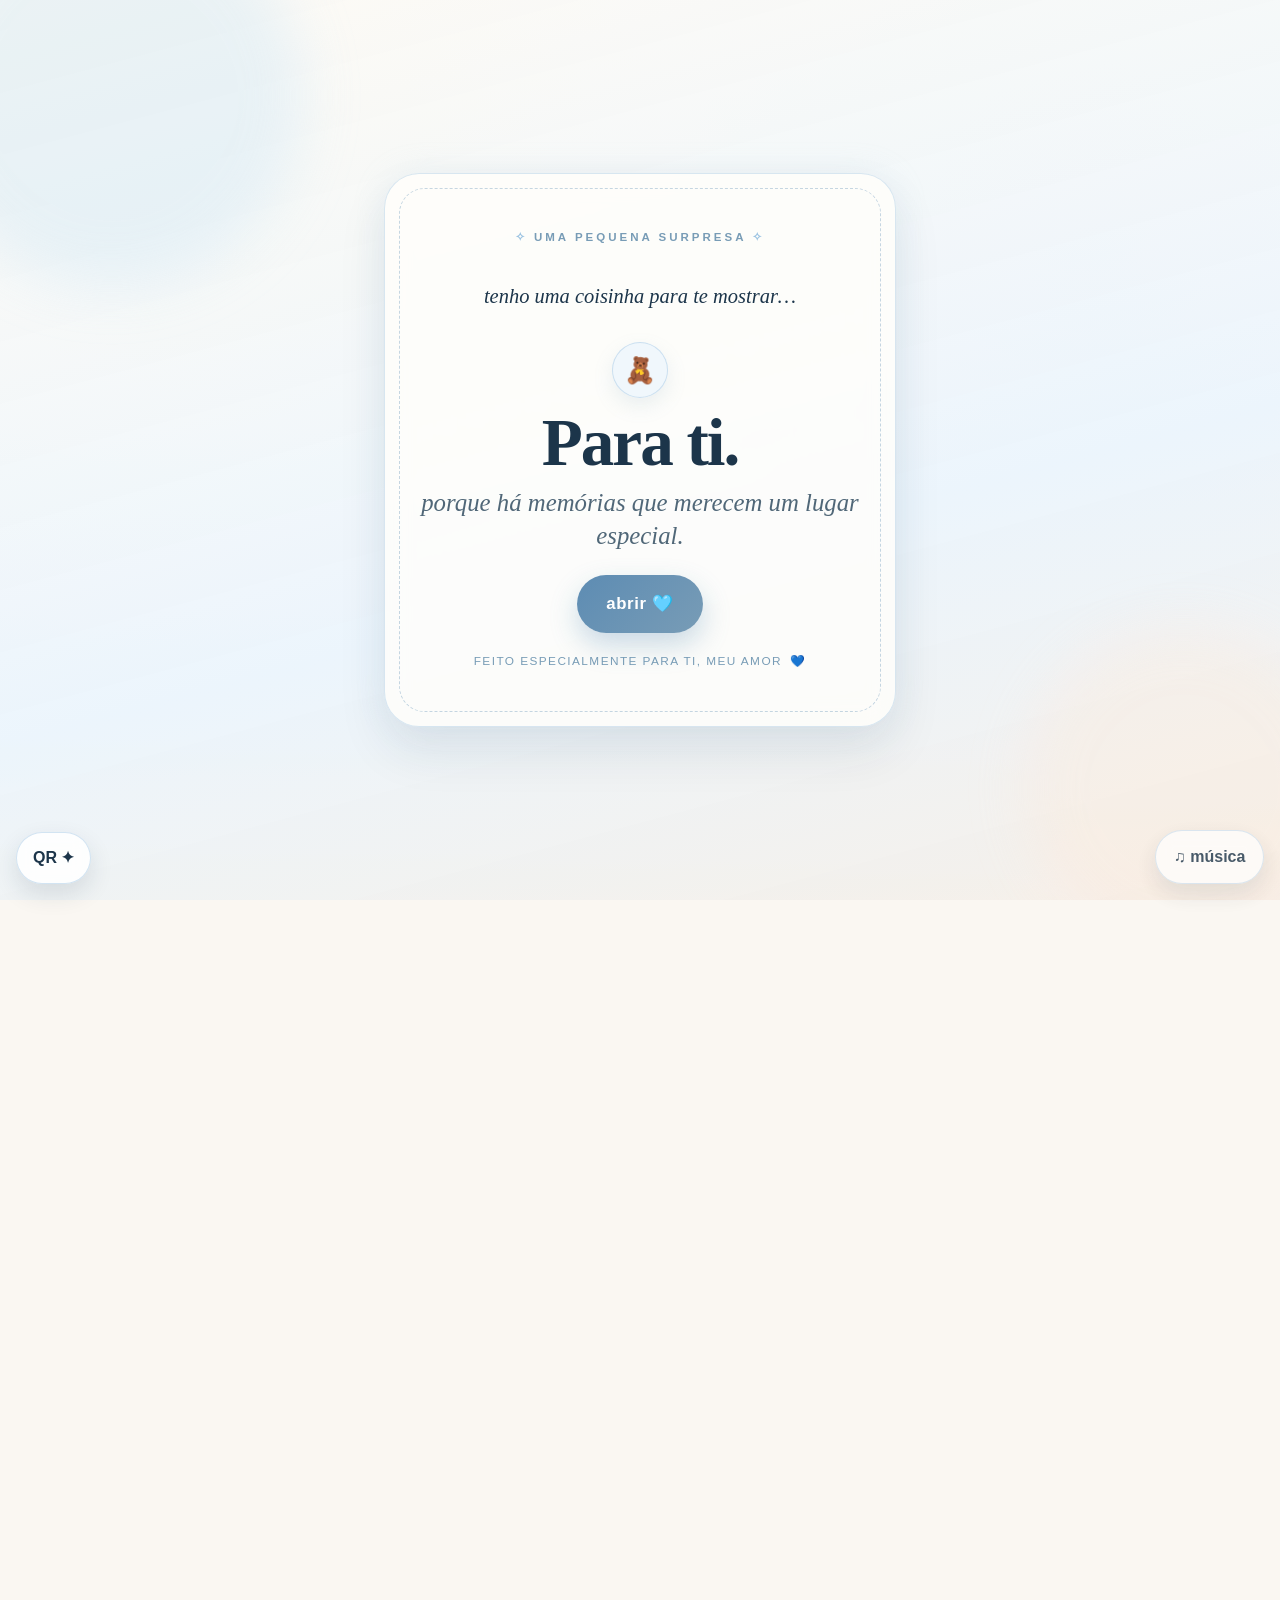
==== index.html @ bd418b05 "Add files via upload" ====
<!doctype html>
<html lang="pt-PT">
  <head>
    <meta charset="utf-8" />
    <meta name="viewport" content="width=device-width, initial-scale=1, viewport-fit=cover" />
    <meta name="theme-color" content="#faf7f2" />
    <title>1 mês contigo 💙</title>
    <link rel="stylesheet" href="style.css" />
  </head>
  <body>
    <div class="page-shell">
      <section class="hero" aria-label="Abertura do presente">
        <div class="hero-card">
          <p class="eyebrow">uma pequena surpresa</p>
          <div class="hero-lines" aria-live="polite">
            <div id="heroLineOne" class="hero-line">tenho uma coisinha para te mostrar…</div>
          </div>
          <div class="hero-bear" aria-label="ursinho de pelúcia">🧸</div>
          <h1 class="hero-title">Para ti.</h1>
          <div class="hero-subtitle">porque há memórias que merecem um lugar especial.</div>
          <button id="openGift" class="cta-button" type="button" aria-label="Abrir o presente">abrir 🩵</button>
          <div class="hero-note">feito especialmente para ti, meu amor <span class="heart-blue">💙</span></div>
        </div>
      </section>

      <main id="story" class="story" aria-live="polite">
        <section class="story-section intro">
          <div class="story-container">
            <p class="section-kicker">1 mês</p>
            <h2 class="intro-word reveal">1 mês.</h2>
            <div class="intro-copy reveal-line">
              <span class="reveal-line">Parece pouco quando dizemos assim.</span>
              <span class="reveal-line">Mas quando penso em tudo o que aconteceu neste mês,</span>
              <span class="reveal-line">parece que já cabem tantas memórias aqui.</span>
            </div>
          </div>
        </section>

        <section class="story-section photo-scene">
          <div class="story-container">
            <div class="story-scene-header">
              <div>
                <p class="section-kicker">memória</p>
              </div>
            </div>
            <div class="photo-frame photo-frame-large" data-parallax>
              <img src="assets/foto1.jpg" alt="Primeira fotografia nossa" loading="eager" />
            </div>
            <p class="photo-caption reveal-line">uma memória que quero guardar para sempre. 🩵</p>
          </div>
        </section>

        <section class="story-section photo-scene">
          <div class="story-container">
            <div class="story-scene-header">
              <div>
                <p class="section-kicker">entre nós</p>
              </div>
            </div>
            <div class="photo-frame photo-frame-tilted" data-parallax>
              <img src="assets/foto2.jpg" alt="Segunda fotografia nossa" loading="lazy" />
            </div>
            <div class="photo-note">[06/09/2026 / Quarteira / memória]</div>
            <p class="photo-caption reveal-line">e depois há estes momentos…</p>
          </div>
        </section>

        <section class="story-section photo-scene emotional" id="emotionalScene">
          <div class="story-container">
            <div class="photo-frame photo-frame-full" data-parallax>
              <img src="assets/foto3.jpg" alt="Terceira fotografia nossa" loading="lazy" />
              <div class="emotional-overlay">
                <p class="reveal-line">se pudesse voltar a um momento,<br />escolhia muitos dos nossos.</p>
              </div>
              <button id="secretButton" class="secret-button" type="button" aria-label="Detalhe secreto">✦</button>
            </div>
            <div id="secretNote" class="secret-note">ps: eu escolheria-te outra vez. 🩵</div>
          </div>
        </section>

        <section class="story-section timeline">
          <div class="story-container">
            <p class="section-kicker">a nossa história</p>
            <div id="timelineList" class="timeline-list" aria-label="Linha do tempo do primeiro mês"></div>
          </div>
        </section>

        <section class="story-section letter-section">
          <div class="letter-shell">
            <p class="section-kicker">uma carta para ti</p>
            <h2 class="letter-title">uma carta para ti</h2>
            <article class="letter" id="letterContent"></article>
          </div>
        </section>

        <section class="tomorrow-section reveal" id="tomorrowSection">
          <div class="tomorrow-content">
            <h2 class="tomorrow-word">amanhã…</h2>
            <p class="tomorrow-line">começa uma nova parte da nossa história.</p>
            <p class="tomorrow-line">e eu mal posso esperar para vivê-la contigo.</p>
            <p class="tomorrow-line">porque contigo, tudo parece mais bonito.</p>
          </div>
        </section>

        <section class="final-scene">
          <div class="story-container">
            <div class="final-photo-wrap">
              <img src="assets/foto1.jpg" alt="Fotografia final de memória" loading="lazy" />
            </div>
            <div class="final-copy">
              <h2 class="final-title">feliz 1 mês, meu amor. 💙</h2>
              <p>isto é só o começo.</p>
              <button id="finalHeart" class="final-heart" type="button" aria-label="Coração secreto">🩵</button>
              <div id="finalNote" class="secret-note">ok… esta era só para te lembrar:<br />que eu gosto muito mesmo de vc AMOR. 🩵</div>
            </div>
            <div class="final-tag">guarda este cantinho.<br />é nosso. ✦</div>
          </div>
        </section>
      </main>
    </div>

    <button id="qrButton" class="qr-button" type="button" aria-label="Mostrar código QR">QR ✦</button>

    <button id="musicToggle" class="music-button" type="button" aria-label="Controlar música de fundo">
      <span>♫ música</span>
      <span class="state-dot"></span>
    </button>

    <div id="qrModal" class="qr-modal" aria-hidden="true">
      <div class="qr-panel" role="dialog" aria-modal="true" aria-labelledby="qrTitle">
        <button id="closeQr" class="qr-close" type="button" aria-label="Fechar QR">×</button>
        <p id="qrTitle" class="qr-title">abre este presente por QR 🩵</p>
        <img id="qrImage" alt="Código QR para abrir o presente" />
        <p class="qr-url">http://localhost:8000</p>
      </div>
    </div>

    <audio id="ambientAudio" loop preload="none"></audio>

    <script src="script.js"></script>
  </body>
</html>
---- style.css ----
/* =========================================================
   PALETA ROMÂNTICA AZUL DELICADO (MAR + CÉU + CARTA + AMOR)
   70% Tons claros/neutros (Branco, Creme, Bege suave)
   20% Azul pastel, Azul céu, Azul bebé & Azul acinzetado
   10% Azul profundo para contrastes elegantes
   ========================================================= */

:root {
  /* 70% Neutros & Base */
  --bg-cream: #faf7f2;
  --bg-warm-cream: #f4eee6;
  --bg-soft-beige: #ebd8;
  --paper-white: rgba(255, 255, 255, 0.78);
  --paper-strong: rgba(255, 253, 249, 0.96);
  --paper-blue-tint: rgba(238, 246, 252, 0.65);
  
  /* Tipografia & Leitura (Azul Profundo Elegante) */
  --ink: #203444;
  --muted: #506778;
  --soft-text: #768f03;
  
  /* 20% Azuis Suaves & Românticos */
  --blue-baby: #e4f1f9;
  --blue-pastel: #cbe2f2;
  --blue-sky: #9dc4e2;
  --blue-greyish: #789cb6;
  --blue-soft-button: #5d8cb3;
  --blue-soft-button-hover: #4e7a9e;
  
  /* 10% Azul Profundo para detalhes e contraste */
  --blue-deep: #1c354a;
  --blue-deep-dark: #142738;
  
  /* Sunset & Sea subtle warm glow accents */
  --sunset-glow: rgba(255, 238, 222, 0.45);
  
  /* Linhas & Sombras azuladas subtis */
  --line-soft: rgba(120, 156, 182, 0.2);
  --line-hand-drawn: rgba(93, 140, 179, 0.35);
  --shadow-subtle: 0 18px 45px rgba(28, 53, 74, 0.07);
  --shadow-card: 0 24px 50px rgba(24, 48, 68, 0.09);
  --shadow-blue-glow: 0 8px 25px rgba(157, 196, 226, 0.35);
}

* {
  box-sizing: border-box;
}

html {
  scroll-behavior: smooth;
}

body {
  margin: 0;
  font-family: "Segoe UI", -apple-system, BlinkMacSystemFont, Roboto, "Helvetica Neue", sans-serif;
  background: var(--bg-cream);
  color: var(--ink);
  line-height: 1.65;
  overflow-x: hidden;
}

img {
  max-inline-size: 100%;
  display: block;
}

a {
  color: inherit;
  text-decoration: none;
}

button {
  font: inherit;
}

/* Fundo suave ambiente: Mar, Céu e Pôr-do-sol suave */
body::before {
  content: "";
  position: fixed;
  inset: 0;
  background-image:
    radial-gradient(circle at 15% 15%, rgba(255, 245, 235, 0.85) 0%, transparent 40%),
    radial-gradient(circle at 85% 25%, rgba(228, 241, 249, 0.7) 0%, transparent 45%),
    linear-gradient(180deg, #faf7f2 0%, #f2f7fc 40%, #e8f2f9 80%, #f5efe6 100%);
  pointer-events: none;
  z-index: 0;
}

.page-shell {
  position: relative;
  z-index: 1;
}

/* =========================================================
   HERO / ABERTURA
   ========================================================= */

.hero {
  position: relative;
  min-block-size: 100svh;
  display: flex;
  align-items: center;
  justify-content: center;
  padding: clamp(1.5rem, 2vw, 2rem);
  background: linear-gradient(165deg, rgba(253, 250, 245, 0.95) 0%, rgba(236, 245, 252, 0.9) 60%, rgba(245, 239, 232, 0.92) 100%);
  overflow: hidden;
}

/* Esferas luminosas em azul pastel e pôr-do-sol */
.hero::before,
.hero::after {
  content: "";
  position: absolute;
  border-radius: 50%;
  opacity: 0.6;
  filter: blur(28px);
  pointer-events: none;
}

.hero::before {
  inline-size: 24rem;
  block-size: 24rem;
  background: rgba(197, 226, 242, 0.55); /* azul pastel */
  inset-block-start: -6rem;
  inset-inline-start: -5rem;
}

.hero::after {
  inline-size: 20rem;
  block-size: 20rem;
  background: rgba(255, 232, 214, 0.5); /* brilho suave pôr-do-sol */
  inset-inline-end: -4rem;
  inset-block-end: -3rem;
}

.hero-card {
  position: relative;
  z-index: 1;
  inline-size: min(92vw, 32rem);
  padding: clamp(2.2rem, 5vw, 3.4rem) clamp(1.2rem, 4vw, 2.2rem);
  border-radius: 2.2rem;
  background: rgba(255, 254, 251, 0.82);
  border: 1px solid rgba(157, 196, 226, 0.4);
  box-shadow: var(--shadow-card), 0 0 30px rgba(203, 226, 242, 0.25);
  backdrop-filter: blur(12px);
  text-align: center;
  overflow: hidden;
}

/* Moldura interna delicada em linha azul desenhada */
.hero-card::before {
  content: "";
  position: absolute;
  inset: 14px;
  border: 1px dashed var(--line-hand-drawn);
  border-radius: 1.6rem;
  pointer-events: none;
}

.eyebrow,
.section-kicker {
  margin: 0;
  font-size: 0.72rem;
  letter-spacing: 0.26em;
  text-transform: uppercase;
  color: var(--blue-greyish);
  font-weight: 600;
}

.eyebrow::before,
.eyebrow::after,
.section-kicker::before,
.section-kicker::after {
  content: " ✧ ";
  color: var(--blue-sky);
}

.hero-title,
.intro-word,
.tomorrow-word,
.final-title,
.letter-title,
.timeline-item .title {
  font-family: "Georgia", "Times New Roman", serif;
  font-weight: 600;
  letter-spacing: -0.03em;
}

.hero-title {
  margin: 0.8rem 0 0;
  font-size: clamp(3rem, 12vw, 4.2rem);
  line-height: 0.95;
  color: var(--blue-deep);
}

.hero-subtitle {
  margin-block-start: 0.7rem;
  font-family: "Georgia", "Times New Roman", serif;
  font-size: clamp(1.15rem, 4vw, 1.55rem);
  line-height: 1.35;
  color: var(--muted);
  font-style: italic;
}

.hero-bear {
  display: inline-grid;
  place-items: center;
  inline-size: 3.5rem;
  block-size: 3.5rem;
  margin: 0.8rem auto 0;
  border-radius: 50%;
  background: rgba(238, 246, 252, 0.85);
  border: 1px solid rgba(157, 196, 226, 0.45);
  font-size: 1.6rem;
  box-shadow: 0 8px 20px rgba(120, 156, 182, 0.15);
}

.hero-lines {
  position: relative;
  min-block-size: 4rem;
  margin-block-start: 1.1rem;
}

.hero-line {
  position: absolute;
  inset: 0;
  display: grid;
  place-items: center;
  font-size: clamp(1.05rem, 3vw, 1.28rem);
  color: var(--blue-deep);
  opacity: 0;
  transform: translateY(16px);
  transition: opacity 0.8s ease, transform 0.8s ease;
  font-family: "Georgia", serif;
  font-style: italic;
}

.hero-line.is-visible {
  opacity: 1;
  transform: translateY(0);
}

.cta-button,
.music-button,
.secret-button,
.final-heart {
  border: none;
  border-radius: 999px;
  cursor: pointer;
  transition: transform 0.28s cubic-bezier(0.34, 1.56, 0.64, 1), box-shadow 0.28s ease, background-color 0.28s ease;
}

/* Botão principal em Azul Suave Romântico com brilho subtil */
.cta-button {
  position: relative;
  margin-block-start: 1.4rem;
  padding: 0.95rem 1.8rem;
  background: linear-gradient(135deg, var(--blue-soft-button) 0%, var(--blue-greyish) 100%);
  color: #ffffff;
  font-weight: 600;
  font-size: 1.05rem;
  box-shadow: 0 12px 28px rgba(93, 140, 179, 0.32);
  letter-spacing: 0.04em;
  opacity: 0;
  transform: translateY(10px);
}

.cta-button.is-visible {
  opacity: 1;
  transform: translateY(0);
}

.cta-button:hover,
.music-button:hover,
.secret-button:hover,
.final-heart:hover {
  transform: translateY(-2px) scale(1.02);
  box-shadow: 0 16px 32px rgba(93, 140, 179, 0.4);
}

.cta-button:active,
.music-button:active,
.secret-button:active,
.final-heart:active {
  transform: translateY(0) scale(0.98);
}

.hero-note {
  margin-block-start: 1.2rem;
  font-size: 0.74rem;
  letter-spacing: 0.12em;
  text-transform: uppercase;
  color: var(--blue-greyish);
  font-weight: 500;
}

.hero-note .heart-blue {
  color: #5d8cb3;
  display: inline-block;
  margin-inline-start: 0.2rem;
}

/* =========================================================
   HISTÓRIA / CONTEÚDO
   ========================================================= */

.story {
  opacity: 0;
  pointer-events: none;
  transition: opacity 0.8s ease, transform 0.8s ease;
  transform: translateY(26px);
}

body.story-open .story {
  opacity: 1;
  pointer-events: auto;
  transform: none;
}

.story-section {
  padding: clamp(3.8rem, 9vw, 6.5rem) 1rem;
}

.story-container {
  inline-size: min(100%, 62rem);
  margin: 0 auto;
}

.intro {
  text-align: center;
  padding-block-start: 2rem;
}

.intro-word {
  margin-block-start: 0.6rem;
  font-size: clamp(2.5rem, 10vw, 4.8rem);
  line-height: 0.95;
  color: var(--blue-deep);
}

.intro-copy {
  inline-size: min(100%, 38rem);
  margin: 1.2rem auto 0;
  color: var(--muted);
  font-size: clamp(1.08rem, 2vw, 1.22rem);
}

.intro-copy .reveal-line {
  display: block;
  margin-block-start: 0.5rem;
}

/* =========================================================
   FOTOGRAFIAS & MOLDURAS COM TOQUE AZUL PASTEL
   ========================================================= */

.photo-scene {
  padding-block-start: 1rem;
  padding-block-end: 1rem;
}

.photo-frame {
  position: relative;
  inline-size: min(100%, 42rem);
  margin: 0 auto;
  border-radius: 1.8rem;
  overflow: hidden;
  background: var(--blue-baby);
  border: 1px solid rgba(157, 196, 226, 0.45);
  box-shadow: 0 20px 50px rgba(28, 53, 74, 0.1), var(--shadow-blue-glow);
  --tilt: 0deg;
  --parallax-shift: 0px;
  transform: translateY(var(--parallax-shift)) rotate(var(--tilt)) scale(1.02);
  transition: transform 0.35s ease, box-shadow 0.35s ease;
}

.photo-frame img {
  inline-size: 100%;
  block-size: clamp(24rem, 62vw, 38rem);
  object-fit: cover;
  display: block;
  filter: saturate(1.04) contrast(1.03);
}

.photo-frame-large {
  inline-size: min(100%, 52rem);
}

/* Moldura Tilted estilo Polaróide / Carta */
.photo-frame-tilted {
  inline-size: min(88vw, 29rem);
  margin-inline-start: 0;
  --tilt: -2deg;
  border-radius: 1rem;
  background: #ffffff;
  padding: 0.8rem 0.8rem 2.8rem 0.8rem;
  box-shadow: 0 18px 40px rgba(28, 53, 74, 0.11);
}

.photo-frame-tilted::before {
  content: "";
  position: absolute;
  inset: 0.7rem;
  border: 1px dashed rgba(120, 156, 182, 0.3);
  pointer-events: none;
}

.photo-frame-tilted img {
  block-size: clamp(22rem, 64vw, 29rem);
  border-radius: 0.5rem;
}

.photo-caption,
.photo-note {
  margin: 1.1rem auto 0;
  max-inline-size: 35rem;
  text-align: center;
  font-size: 0.98rem;
  color: var(--muted);
}

.photo-note {
  font-size: 0.78rem;
  letter-spacing: 0.14em;
  text-transform: uppercase;
  color: var(--blue-greyish);
  font-weight: 500;
}

.photo-scene.emotional {
  position: relative;
  padding-block-start: 0.8rem;
}

.photo-frame-full {
  inline-size: min(100%, 60rem);
  border-radius: 1.8rem;
  box-shadow: 0 28px 65px rgba(20, 40, 58, 0.18);
}

.photo-frame-full::after {
  content: "";
  position: absolute;
  inset: 0;
  background: linear-gradient(180deg, rgba(20, 39, 56, 0.15) 0%, rgba(20, 39, 56, 0.32) 60%, rgba(15, 29, 42, 0.45) 100%);
}

.photo-frame-full img {
  block-size: min(78svh, 46rem);
}

.emotional-overlay {
  position: absolute;
  inset: 0;
  display: grid;
  place-items: center;
  pointer-events: none;
  z-index: 2;
}

.emotional-overlay p {
  inline-size: min(90%, 32rem);
  margin: 0;
  text-align: center;
  color: #f8fcff;
  font-family: "Georgia", "Times New Roman", serif;
  font-size: clamp(1.4rem, 4vw, 2.3rem);
  line-height: 1.3;
  text-shadow: 0 10px 28px rgba(12, 25, 38, 0.6);
  opacity: 0;
  transform: translateY(16px);
  transition: opacity 1.2s ease, transform 1.2s ease;
}

.emotional.is-visible .emotional-overlay p {
  opacity: 1;
  transform: translateY(0);
}

/* =========================================================
   LINHA DO TEMPO (TIMELINE) EM AZUL PASTEL
   ========================================================= */

.timeline {
  padding-block-start: 2rem;
  padding-block-end: 0.5rem;
}

.timeline-list {
  position: relative;
  inline-size: min(100%, 38rem);
  margin: 2.2rem auto 0;
  padding-inline-start: 1.5rem;
}

/* Linha vertical em degradé azul pastel */
.timeline-list::before {
  content: "";
  position: absolute;
  inset-inline-start: 0.35rem;
  inset-block-start: 0;
  inset-block-end: 0;
  inline-size: 2px;
  background: linear-gradient(180deg, rgba(157, 196, 226, 0.15), rgba(93, 140, 179, 0.6), rgba(157, 196, 226, 0.15));
}

.timeline-item {
  position: relative;
  margin-block-end: 1.8rem;
  padding: 1.2rem 1.4rem;
  border-radius: 1.2rem;
  background: rgba(255, 254, 251, 0.7);
  border: 1px solid rgba(197, 226, 242, 0.45);
  box-shadow: 0 10px 25px rgba(28, 53, 74, 0.04);
  opacity: 0;
  transform: translateY(26px);
  transition: opacity 0.8s ease, transform 0.8s ease;
}

.timeline-item::before {
  content: "🩵";
  position: absolute;
  inset-inline-start: -1.75rem;
  inset-block-start: 1.1rem;
  font-size: 0.85rem;
  line-height: 1;
  filter: drop-shadow(0 2px 4px rgba(93, 140, 179, 0.3));
}

.timeline-item.is-visible {
  opacity: 1;
  transform: translateY(0);
}

.timeline-item .date {
  display: inline-block;
  margin-block-end: 0.25rem;
  font-size: 0.72rem;
  letter-spacing: 0.18em;
  text-transform: uppercase;
  color: var(--blue-greyish);
  font-weight: 600;
}

.timeline-item .title {
  margin: 0;
  font-size: clamp(1.35rem, 4vw, 1.85rem);
  line-height: 1.1;
  color: var(--blue-deep);
}

.timeline-item .text {
  margin: 0.5rem 0 0;
  color: var(--muted);
  font-size: 1rem;
}

/* =========================================================
   CARTA ROMÂNTICA (PAPEL DE CARTA COM DETALHES AZUL PASTEL)
   ========================================================= */

.letter-section {
  padding-block-start: 2rem;
  padding-block-end: 1rem;
}

.letter-shell {
  inline-size: min(100%, 48rem);
  margin: 0 auto;
  padding: clamp(1.2rem, 3vw, 2.2rem);
  border-radius: 1.8rem;
  background: linear-gradient(140deg, rgba(255, 254, 252, 0.88) 0%, rgba(242, 248, 253, 0.95) 100%);
  border: 1px solid rgba(157, 196, 226, 0.4);
  box-shadow: var(--shadow-card), 0 0 35px rgba(212, 230, 241, 0.3);
  position: relative;
}

/* Moldura interna em marca de água azul pastel */
.letter-shell::before {
  content: "";
  position: absolute;
  inset: 0.9rem;
  border: 1px dashed rgba(120, 156, 182, 0.28);
  border-radius: 1.3rem;
  pointer-events: none;
}

.letter-title {
  margin-block-start: 0.6rem;
  font-size: clamp(2rem, 7vw, 3rem);
  line-height: 1;
  color: var(--blue-deep);
  text-align: center;
}

.letter {
  position: relative;
  z-index: 1;
  padding: clamp(1.2rem, 4vw, 2.2rem);
  background-image: 
    linear-gradient(rgba(255,255,255,0.2), rgba(255,255,255,0.2)),
    repeating-linear-gradient(
      0deg,
      rgba(157, 196, 226, 0.08),
      rgba(157, 196, 226, 0.08) 1px,
      transparent 1px,
      transparent 7px
    );
}

.letter p {
  margin: 0 0 1.1rem;
  font-family: "Georgia", "Times New Roman", serif;
  font-size: clamp(1.08rem, 3vw, 1.28rem);
  line-height: 1.85;
  color: #1e3242;
}

.letter .signature {
  margin-block-start: 1.8rem;
  text-align: end;
  font-style: italic;
  color: var(--blue-deep);
  font-weight: 600;
  white-space: pre-line;
}

/* =========================================================
   SECÇÃO AMANHÃ... (CÉU NOTURNO SOBRE O MAR)
   ========================================================= */

.tomorrow-section {
  position: relative;
  min-block-size: 88svh;
  display: grid;
  place-items: center;
  background: 
    radial-gradient(circle at 50% 20%, rgba(157, 196, 226, 0.22) 0%, transparent 45%),
    radial-gradient(circle at 80% 80%, rgba(255, 238, 222, 0.12) 0%, transparent 40%),
    linear-gradient(180deg, #182b3c 0%, #12202e 50%, #0d1722 100%);
  color: #f2f8fc;
  padding: 1.5rem 1rem;
  overflow: hidden;
}

.tomorrow-section::before,
.tomorrow-section::after {
  content: "";
  position: absolute;
  border-radius: 50%;
  pointer-events: none;
  filter: blur(25px);
}

.tomorrow-section::before {
  inline-size: 18rem;
  block-size: 18rem;
  background: rgba(157, 196, 226, 0.2);
  inset-block-start: -4rem;
  inset-inline-end: -3rem;
}

.tomorrow-section::after {
  inline-size: 20rem;
  block-size: 20rem;
  background: rgba(120, 156, 182, 0.15);
  inset-block-end: -5rem;
  inset-inline-start: -3rem;
}

.tomorrow-content {
  position: relative;
  z-index: 1;
  text-align: center;
  inline-size: min(100%, 42rem);
}

.tomorrow-word {
  margin: 0;
  font-size: clamp(3.8rem, 13vw, 7.5rem);
  line-height: 0.88;
  letter-spacing: -0.05em;
  color: #eaf4fc;
  text-shadow: 0 10px 30px rgba(13, 23, 34, 0.5);
}

.tomorrow-line {
  margin: 0.6rem 0 0;
  opacity: 0;
  transform: translateY(16px);
  transition: opacity 1s ease, transform 1s ease;
  font-family: "Georgia", "Times New Roman", serif;
  font-size: clamp(1.1rem, 2.8vw, 1.7rem);
  line-height: 1.5;
  color: rgba(234, 244, 252, 0.92);
}

.tomorrow-section.is-visible .tomorrow-line {
  opacity: 1;
  transform: translateY(0);
}

.tomorrow-section.is-visible .tomorrow-line:nth-of-type(2) {
  transition-delay: 0.8s;
}

.tomorrow-section.is-visible .tomorrow-line:nth-of-type(3) {
  transition-delay: 1.6s;
}

/* =========================================================
   SECÇÃO FINAL
   ========================================================= */

.final-scene {
  position: relative;
  padding: 3.5rem 1rem 5.5rem;
  background: linear-gradient(180deg, rgba(242, 248, 253, 0.95) 0%, rgba(234, 243, 250, 0.98) 100%);
  overflow: hidden;
}

.final-photo-wrap {
  inline-size: min(100%, 40rem);
  margin: 0 auto;
  border-radius: 1.6rem;
  overflow: hidden;
  box-shadow: 0 20px 50px rgba(28, 53, 74, 0.12), var(--shadow-blue-glow);
  border: 1px solid rgba(157, 196, 226, 0.4);
}

.final-photo-wrap img {
  inline-size: 100%;
  block-size: clamp(22rem, 62vw, 34rem);
  object-fit: cover;
  filter: saturate(1.03);
}

.final-copy {
  inline-size: min(100%, 34rem);
  margin: 1.5rem auto 0;
  text-align: center;
}

.final-copy p {
  margin: 0;
  color: var(--muted);
  font-size: clamp(1.05rem, 3vw, 1.22rem);
}

.final-copy .final-title {
  margin-block-end: 0.4rem;
  font-size: clamp(2rem, 8vw, 3rem);
  color: var(--blue-deep);
}

/* Botão de coração final em Azul Suave */
.final-heart {
  display: inline-block;
  margin: 1.4rem auto 0;
  padding: 0.85rem 1.4rem;
  background: rgba(255, 255, 255, 0.85);
  border: 1px solid rgba(157, 196, 226, 0.5);
  color: var(--blue-soft-button);
  font-size: 1.5rem;
  box-shadow: 0 8px 20px rgba(93, 140, 179, 0.18);
}

.secret-note {
  max-inline-size: 28rem;
  margin: 1.2rem auto 0;
  text-align: center;
  font-family: "Georgia", "Times New Roman", serif;
  font-size: clamp(1.05rem, 3vw, 1.35rem);
  line-height: 1.5;
  color: var(--blue-deep);
  opacity: 0;
  transform: translateY(10px);
  transition: opacity 0.5s ease, transform 0.5s ease;
}

.secret-note.is-visible {
  opacity: 1;
  transform: translateY(0);
}

.final-tag {
  margin-block-start: 1.5rem;
  text-align: center;
  font-size: 0.82rem;
  letter-spacing: 0.14em;
  text-transform: uppercase;
  color: var(--blue-greyish);
}

/* =========================================================
   PARTÍCULAS E ELEMENTOS FLUTUANTES EM AZUL PASTEL
   ========================================================= */

.particles {
  position: fixed;
  inset: 0;
  pointer-events: none;
  z-index: 10;
  overflow: hidden;
}

.particle {
  position: absolute;
  inset-block-start: -1rem;
  font-size: 0.85rem;
  color: rgba(120, 170, 205, 0.65);
  animation: floatUp linear forwards;
}

@keyframes floatUp {
  0% {
    opacity: 0;
    transform: translate3d(0, 0, 0) scale(0.8);
  }
  20% {
    opacity: 0.8;
  }
  100% {
    opacity: 0;
    transform: translate3d(var(--drift-x), 110vh, 0) scale(1.2);
  }
}

/* =========================================================
   BOTÕES FLUTUANTES (MÚSICA & QR CODE) EM AZUL SUAVE
   ========================================================= */

.secret-button {
  position: absolute;
  inset-inline-end: 1rem;
  inset-block-start: 1rem;
  z-index: 4;
  inline-size: 2.3rem;
  block-size: 2.3rem;
  padding: 0;
  border-radius: 50%;
  border: 1px solid rgba(255, 255, 255, 0.7);
  background: rgba(255, 255, 255, 0.25);
  backdrop-filter: blur(10px);
  color: #ffffff;
  font-size: 1rem;
  box-shadow: 0 6px 18px rgba(15, 30, 45, 0.2);
}

.qr-button {
  position: fixed;
  inset-inline-start: 1rem;
  inset-block-end: 1rem;
  z-index: 20;
  padding: 0.75rem 1rem;
  border-radius: 999px;
  border: 1px solid rgba(157, 196, 226, 0.45);
  background: rgba(255, 255, 255, 0.88);
  color: var(--blue-deep);
  font-weight: 600;
  box-shadow: 0 10px 25px rgba(28, 53, 74, 0.12);
  backdrop-filter: blur(8px);
}

.music-button {
  position: fixed;
  inset-inline-end: 1rem;
  inset-block-end: 1rem;
  z-index: 20;
  padding: 0.8rem 1.1rem;
  background: rgba(255, 255, 255, 0.88);
  border: 1px solid rgba(157, 196, 226, 0.45);
  color: var(--blue-deep);
  font-weight: 600;
  display: none;
  align-items: center;
  gap: 0.5rem;
  box-shadow: 0 10px 25px rgba(28, 53, 74, 0.12);
  backdrop-filter: blur(8px);
}

.music-button.is-visible {
  display: inline-flex;
}

.music-button.is-paused {
  opacity: 0.88;
}

.music-button .state-dot {
  inline-size: 0.5rem;
  block-size: 0.5rem;
  border-radius: 50%;
  background: var(--blue-soft-button);
  display: inline-block;
}

.music-button.is-playing .state-dot {
  box-shadow: 0 0 0 0.22rem rgba(93, 140, 179, 0.28);
}

/* =========================================================
   PAINEL QR CODE
   ========================================================= */

.qr-modal {
  position: fixed;
  inset: 0;
  display: none;
  place-items: center;
  background: rgba(20, 35, 50, 0.35);
  backdrop-filter: blur(8px);
  z-index: 50;
}

.qr-modal.is-open {
  display: grid;
}

.qr-panel {
  position: relative;
  inline-size: min(86vw, 22rem);
  padding: 1.6rem 1.2rem 1.2rem;
  border-radius: 1.6rem;
  background: rgba(255, 255, 255, 0.96);
  border: 1px solid rgba(157, 196, 226, 0.4);
  box-shadow: 0 28px 60px rgba(18, 36, 52, 0.2);
  text-align: center;
}

.qr-title {
  margin: 0 0 0.8rem;
  color: var(--blue-deep);
  font-size: 0.84rem;
  letter-spacing: 0.18em;
  text-transform: uppercase;
  font-weight: 600;
}

.qr-panel img {
  inline-size: min(100%, 13rem);
  margin: 0 auto;
  border-radius: 1rem;
  background: #fff;
  padding: 0.75rem;
  box-shadow: inset 0 0 0 1px rgba(157, 196, 226, 0.3);
}

.qr-url {
  margin: 0.85rem 0 0;
  color: var(--muted);
  font-size: 0.74rem;
}

.qr-close {
  position: absolute;
  inset-block-start: 0.6rem;
  inset-inline-end: 0.7rem;
  border: none;
  background: transparent;
  color: var(--blue-greyish);
  font-size: 1.5rem;
  line-height: 1;
  cursor: pointer;
}

/* =========================================================
   REVEAL ANIMATIONS
   ========================================================= */

.reveal,
.reveal-line {
  opacity: 0;
  transform: translateY(24px);
  transition: opacity 0.85s ease, transform 0.85s ease;
}

.reveal.is-visible,
.reveal-line.is-visible {
  opacity: 1;
  transform: translateY(0);
}

.reveal[data-delay="1"] { transition-delay: 0.1s; }
.reveal[data-delay="2"] { transition-delay: 0.2s; }
.reveal[data-delay="3"] { transition-delay: 0.3s; }

@media (min-width: 700px) {
  .story-section {
    padding-inline-start: 1.5rem;
    padding-inline-end: 1.5rem;
  }

  .photo-frame-tilted {
    inline-size: min(80vw, 32rem);
    margin-inline-start: 4rem;
  }

  .photo-note {
    text-align: start;
    margin-inline-start: 0;
  }

  .story-scene-header {
    display: flex;
    align-items: end;
    justify-content: space-between;
    gap: 1rem;
    margin-block-end: 1.1rem;
  }

  .photo-caption {
    margin-block-start: 1.3rem;
    font-size: 1.05rem;
  }
}

@media (prefers-reduced-motion: reduce) {
  html {
    scroll-behavior: auto;
  }

  *, *::before, *::after {
    animation-duration: 0.01ms !important;
    animation-iteration-count: 1 !important;
    transition-duration: 0.01ms !important;
  }

  .story,
  .reveal,
  .reveal-line,
  .tomorrow-line,
  .hero-line,
  .particle,
  .music-button,
  .secret-note,
  .cta-button,
  .photo-frame {
    transition: none !important;
    animation: none !important;
  }
}
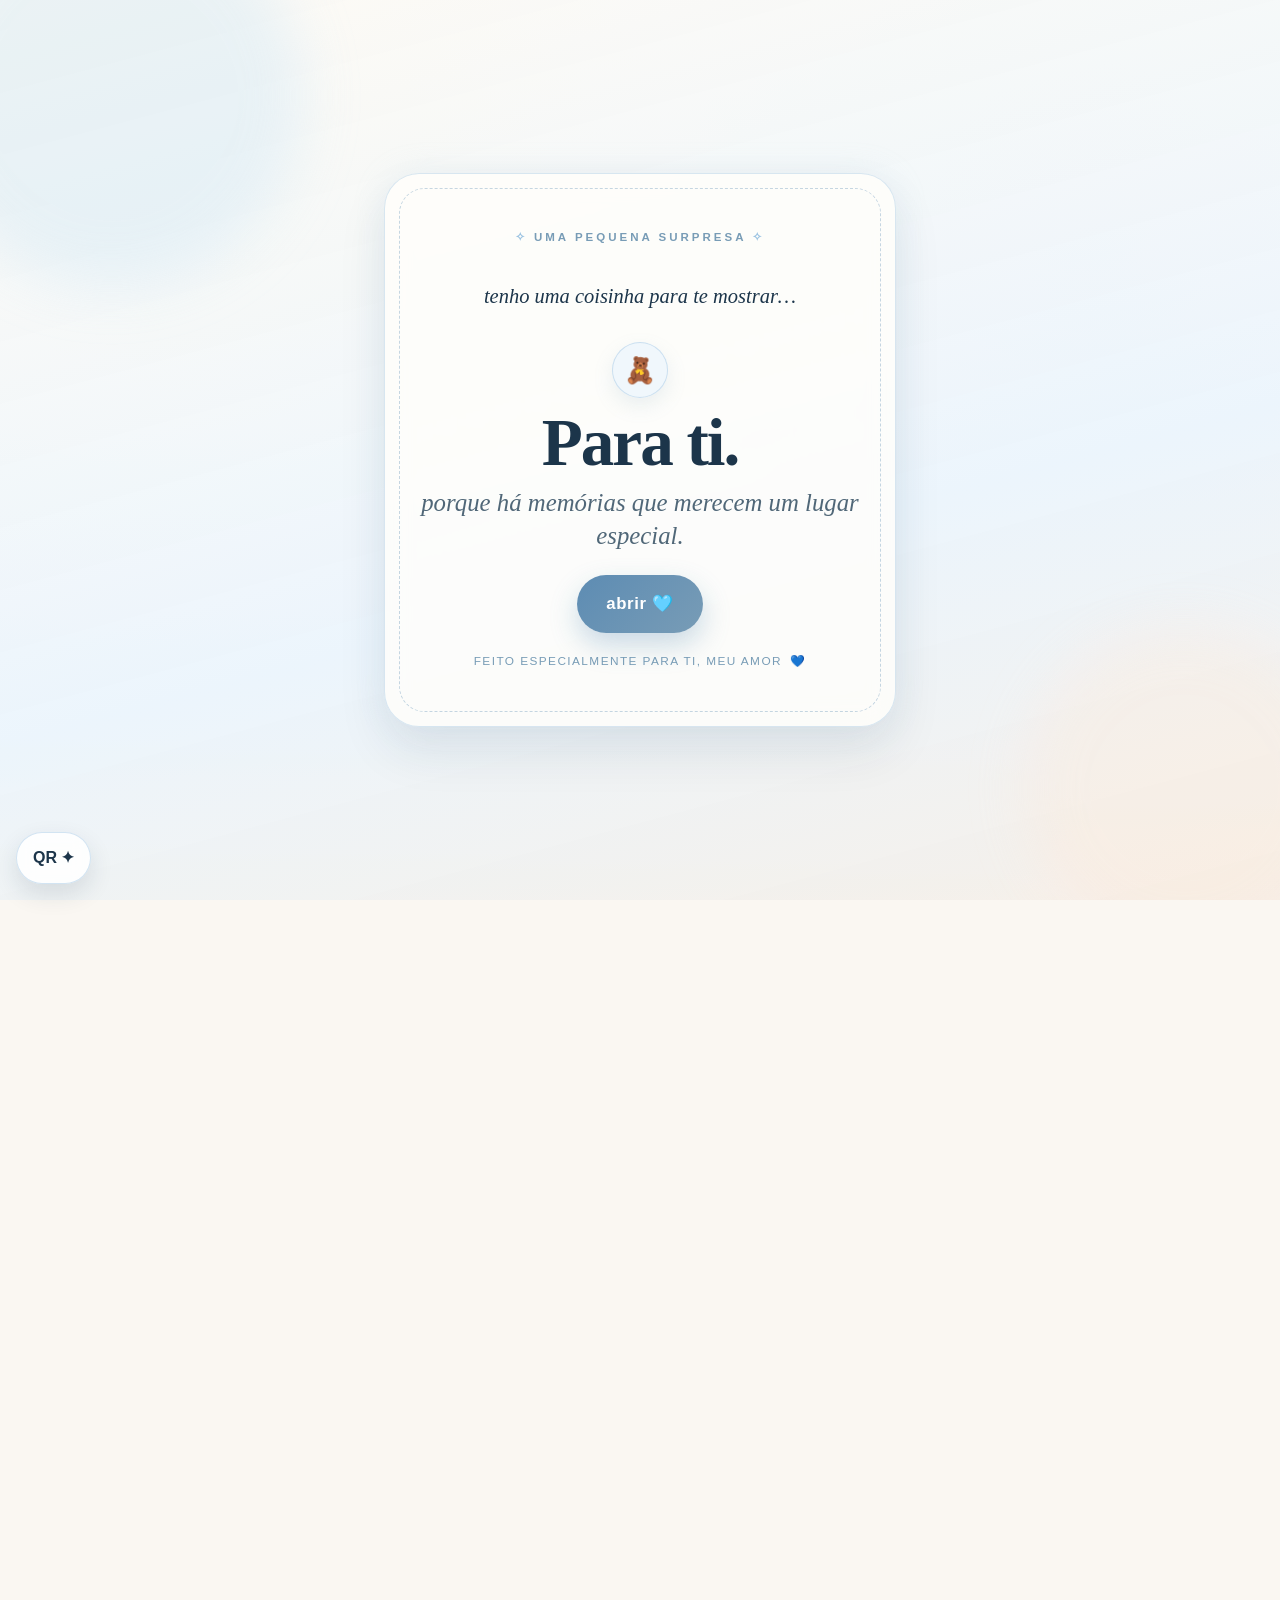
==== commit bc10bdb1: "Atualizar site" ====
--- a/index.html
+++ b/index.html
@@ -44,7 +44,7 @@
               </div>
             </div>
             <div class="photo-frame photo-frame-large" data-parallax>
-              <img src="assets/foto1.jpg" alt="Primeira fotografia nossa" loading="eager" />
+              <img src="./foto1.jpg" alt="Primeira fotografia nossa" loading="eager" />
             </div>
             <p class="photo-caption reveal-line">uma memória que quero guardar para sempre. 🩵</p>
           </div>
@@ -58,7 +58,7 @@
               </div>
             </div>
             <div class="photo-frame photo-frame-tilted" data-parallax>
-              <img src="assets/foto2.jpg" alt="Segunda fotografia nossa" loading="lazy" />
+              <img src="./foto2.jpg" alt="Segunda fotografia nossa" loading="lazy" />
             </div>
             <div class="photo-note">[06/09/2026 / Quarteira / memória]</div>
             <p class="photo-caption reveal-line">e depois há estes momentos…</p>
@@ -68,7 +68,7 @@
         <section class="story-section photo-scene emotional" id="emotionalScene">
           <div class="story-container">
             <div class="photo-frame photo-frame-full" data-parallax>
-              <img src="assets/foto3.jpg" alt="Terceira fotografia nossa" loading="lazy" />
+              <img src="./foto3.jpg" alt="Terceira fotografia nossa" loading="lazy" />
               <div class="emotional-overlay">
                 <p class="reveal-line">se pudesse voltar a um momento,<br />escolhia muitos dos nossos.</p>
               </div>
@@ -105,7 +105,7 @@
         <section class="final-scene">
           <div class="story-container">
             <div class="final-photo-wrap">
-              <img src="assets/foto1.jpg" alt="Fotografia final de memória" loading="lazy" />
+              <img src="./foto1.jpg" alt="Fotografia final de memória" loading="lazy" />
             </div>
             <div class="final-copy">
               <h2 class="final-title">feliz 1 mês, meu amor. 💙</h2>
@@ -131,11 +131,13 @@
         <button id="closeQr" class="qr-close" type="button" aria-label="Fechar QR">×</button>
         <p id="qrTitle" class="qr-title">abre este presente por QR 🩵</p>
         <img id="qrImage" alt="Código QR para abrir o presente" />
-        <p class="qr-url">http://localhost:8000</p>
+        <p class="qr-url">a carregar URL do site…</p>
       </div>
     </div>
 
-    <audio id="ambientAudio" loop preload="none"></audio>
+    <audio id="ambientAudio" loop preload="auto">
+      <source src="./music.mp3" type="audio/mpeg" />
+    </audio>
 
     <script src="script.js"></script>
   </body>
--- a/style.css
+++ b/style.css
@@ -1,1042 +1,1042 @@
-/* =========================================================
-   PALETA ROMÂNTICA AZUL DELICADO (MAR + CÉU + CARTA + AMOR)
-   70% Tons claros/neutros (Branco, Creme, Bege suave)
-   20% Azul pastel, Azul céu, Azul bebé & Azul acinzetado
-   10% Azul profundo para contrastes elegantes
-   ========================================================= */
-
-:root {
-  /* 70% Neutros & Base */
-  --bg-cream: #faf7f2;
-  --bg-warm-cream: #f4eee6;
-  --bg-soft-beige: #ebd8;
-  --paper-white: rgba(255, 255, 255, 0.78);
-  --paper-strong: rgba(255, 253, 249, 0.96);
-  --paper-blue-tint: rgba(238, 246, 252, 0.65);
-  
-  /* Tipografia & Leitura (Azul Profundo Elegante) */
-  --ink: #203444;
-  --muted: #506778;
-  --soft-text: #768f03;
-  
-  /* 20% Azuis Suaves & Românticos */
-  --blue-baby: #e4f1f9;
-  --blue-pastel: #cbe2f2;
-  --blue-sky: #9dc4e2;
-  --blue-greyish: #789cb6;
-  --blue-soft-button: #5d8cb3;
-  --blue-soft-button-hover: #4e7a9e;
-  
-  /* 10% Azul Profundo para detalhes e contraste */
-  --blue-deep: #1c354a;
-  --blue-deep-dark: #142738;
-  
-  /* Sunset & Sea subtle warm glow accents */
-  --sunset-glow: rgba(255, 238, 222, 0.45);
-  
-  /* Linhas & Sombras azuladas subtis */
-  --line-soft: rgba(120, 156, 182, 0.2);
-  --line-hand-drawn: rgba(93, 140, 179, 0.35);
-  --shadow-subtle: 0 18px 45px rgba(28, 53, 74, 0.07);
-  --shadow-card: 0 24px 50px rgba(24, 48, 68, 0.09);
-  --shadow-blue-glow: 0 8px 25px rgba(157, 196, 226, 0.35);
-}
-
-* {
-  box-sizing: border-box;
-}
-
-html {
-  scroll-behavior: smooth;
-}
-
-body {
-  margin: 0;
-  font-family: "Segoe UI", -apple-system, BlinkMacSystemFont, Roboto, "Helvetica Neue", sans-serif;
-  background: var(--bg-cream);
-  color: var(--ink);
-  line-height: 1.65;
-  overflow-x: hidden;
-}
-
-img {
-  max-inline-size: 100%;
-  display: block;
-}
-
-a {
-  color: inherit;
-  text-decoration: none;
-}
-
-button {
-  font: inherit;
-}
-
-/* Fundo suave ambiente: Mar, Céu e Pôr-do-sol suave */
-body::before {
-  content: "";
-  position: fixed;
-  inset: 0;
-  background-image:
-    radial-gradient(circle at 15% 15%, rgba(255, 245, 235, 0.85) 0%, transparent 40%),
-    radial-gradient(circle at 85% 25%, rgba(228, 241, 249, 0.7) 0%, transparent 45%),
-    linear-gradient(180deg, #faf7f2 0%, #f2f7fc 40%, #e8f2f9 80%, #f5efe6 100%);
-  pointer-events: none;
-  z-index: 0;
-}
-
-.page-shell {
-  position: relative;
-  z-index: 1;
-}
-
-/* =========================================================
-   HERO / ABERTURA
-   ========================================================= */
-
-.hero {
-  position: relative;
-  min-block-size: 100svh;
-  display: flex;
-  align-items: center;
-  justify-content: center;
-  padding: clamp(1.5rem, 2vw, 2rem);
-  background: linear-gradient(165deg, rgba(253, 250, 245, 0.95) 0%, rgba(236, 245, 252, 0.9) 60%, rgba(245, 239, 232, 0.92) 100%);
-  overflow: hidden;
-}
-
-/* Esferas luminosas em azul pastel e pôr-do-sol */
-.hero::before,
-.hero::after {
-  content: "";
-  position: absolute;
-  border-radius: 50%;
-  opacity: 0.6;
-  filter: blur(28px);
-  pointer-events: none;
-}
-
-.hero::before {
-  inline-size: 24rem;
-  block-size: 24rem;
-  background: rgba(197, 226, 242, 0.55); /* azul pastel */
-  inset-block-start: -6rem;
-  inset-inline-start: -5rem;
-}
-
-.hero::after {
-  inline-size: 20rem;
-  block-size: 20rem;
-  background: rgba(255, 232, 214, 0.5); /* brilho suave pôr-do-sol */
-  inset-inline-end: -4rem;
-  inset-block-end: -3rem;
-}
-
-.hero-card {
-  position: relative;
-  z-index: 1;
-  inline-size: min(92vw, 32rem);
-  padding: clamp(2.2rem, 5vw, 3.4rem) clamp(1.2rem, 4vw, 2.2rem);
-  border-radius: 2.2rem;
-  background: rgba(255, 254, 251, 0.82);
-  border: 1px solid rgba(157, 196, 226, 0.4);
-  box-shadow: var(--shadow-card), 0 0 30px rgba(203, 226, 242, 0.25);
-  backdrop-filter: blur(12px);
-  text-align: center;
-  overflow: hidden;
-}
-
-/* Moldura interna delicada em linha azul desenhada */
-.hero-card::before {
-  content: "";
-  position: absolute;
-  inset: 14px;
-  border: 1px dashed var(--line-hand-drawn);
-  border-radius: 1.6rem;
-  pointer-events: none;
-}
-
-.eyebrow,
-.section-kicker {
-  margin: 0;
-  font-size: 0.72rem;
-  letter-spacing: 0.26em;
-  text-transform: uppercase;
-  color: var(--blue-greyish);
-  font-weight: 600;
-}
-
-.eyebrow::before,
-.eyebrow::after,
-.section-kicker::before,
-.section-kicker::after {
-  content: " ✧ ";
-  color: var(--blue-sky);
-}
-
-.hero-title,
-.intro-word,
-.tomorrow-word,
-.final-title,
-.letter-title,
-.timeline-item .title {
-  font-family: "Georgia", "Times New Roman", serif;
-  font-weight: 600;
-  letter-spacing: -0.03em;
-}
-
-.hero-title {
-  margin: 0.8rem 0 0;
-  font-size: clamp(3rem, 12vw, 4.2rem);
-  line-height: 0.95;
-  color: var(--blue-deep);
-}
-
-.hero-subtitle {
-  margin-block-start: 0.7rem;
-  font-family: "Georgia", "Times New Roman", serif;
-  font-size: clamp(1.15rem, 4vw, 1.55rem);
-  line-height: 1.35;
-  color: var(--muted);
-  font-style: italic;
-}
-
-.hero-bear {
-  display: inline-grid;
-  place-items: center;
-  inline-size: 3.5rem;
-  block-size: 3.5rem;
-  margin: 0.8rem auto 0;
-  border-radius: 50%;
-  background: rgba(238, 246, 252, 0.85);
-  border: 1px solid rgba(157, 196, 226, 0.45);
-  font-size: 1.6rem;
-  box-shadow: 0 8px 20px rgba(120, 156, 182, 0.15);
-}
-
-.hero-lines {
-  position: relative;
-  min-block-size: 4rem;
-  margin-block-start: 1.1rem;
-}
-
-.hero-line {
-  position: absolute;
-  inset: 0;
-  display: grid;
-  place-items: center;
-  font-size: clamp(1.05rem, 3vw, 1.28rem);
-  color: var(--blue-deep);
-  opacity: 0;
-  transform: translateY(16px);
-  transition: opacity 0.8s ease, transform 0.8s ease;
-  font-family: "Georgia", serif;
-  font-style: italic;
-}
-
-.hero-line.is-visible {
-  opacity: 1;
-  transform: translateY(0);
-}
-
-.cta-button,
-.music-button,
-.secret-button,
-.final-heart {
-  border: none;
-  border-radius: 999px;
-  cursor: pointer;
-  transition: transform 0.28s cubic-bezier(0.34, 1.56, 0.64, 1), box-shadow 0.28s ease, background-color 0.28s ease;
-}
-
-/* Botão principal em Azul Suave Romântico com brilho subtil */
-.cta-button {
-  position: relative;
-  margin-block-start: 1.4rem;
-  padding: 0.95rem 1.8rem;
-  background: linear-gradient(135deg, var(--blue-soft-button) 0%, var(--blue-greyish) 100%);
-  color: #ffffff;
-  font-weight: 600;
-  font-size: 1.05rem;
-  box-shadow: 0 12px 28px rgba(93, 140, 179, 0.32);
-  letter-spacing: 0.04em;
-  opacity: 0;
-  transform: translateY(10px);
-}
-
-.cta-button.is-visible {
-  opacity: 1;
-  transform: translateY(0);
-}
-
-.cta-button:hover,
-.music-button:hover,
-.secret-button:hover,
-.final-heart:hover {
-  transform: translateY(-2px) scale(1.02);
-  box-shadow: 0 16px 32px rgba(93, 140, 179, 0.4);
-}
-
-.cta-button:active,
-.music-button:active,
-.secret-button:active,
-.final-heart:active {
-  transform: translateY(0) scale(0.98);
-}
-
-.hero-note {
-  margin-block-start: 1.2rem;
-  font-size: 0.74rem;
-  letter-spacing: 0.12em;
-  text-transform: uppercase;
-  color: var(--blue-greyish);
-  font-weight: 500;
-}
-
-.hero-note .heart-blue {
-  color: #5d8cb3;
-  display: inline-block;
-  margin-inline-start: 0.2rem;
-}
-
-/* =========================================================
-   HISTÓRIA / CONTEÚDO
-   ========================================================= */
-
-.story {
-  opacity: 0;
-  pointer-events: none;
-  transition: opacity 0.8s ease, transform 0.8s ease;
-  transform: translateY(26px);
-}
-
-body.story-open .story {
-  opacity: 1;
-  pointer-events: auto;
-  transform: none;
-}
-
-.story-section {
-  padding: clamp(3.8rem, 9vw, 6.5rem) 1rem;
-}
-
-.story-container {
-  inline-size: min(100%, 62rem);
-  margin: 0 auto;
-}
-
-.intro {
-  text-align: center;
-  padding-block-start: 2rem;
-}
-
-.intro-word {
-  margin-block-start: 0.6rem;
-  font-size: clamp(2.5rem, 10vw, 4.8rem);
-  line-height: 0.95;
-  color: var(--blue-deep);
-}
-
-.intro-copy {
-  inline-size: min(100%, 38rem);
-  margin: 1.2rem auto 0;
-  color: var(--muted);
-  font-size: clamp(1.08rem, 2vw, 1.22rem);
-}
-
-.intro-copy .reveal-line {
-  display: block;
-  margin-block-start: 0.5rem;
-}
-
-/* =========================================================
-   FOTOGRAFIAS & MOLDURAS COM TOQUE AZUL PASTEL
-   ========================================================= */
-
-.photo-scene {
-  padding-block-start: 1rem;
-  padding-block-end: 1rem;
-}
-
-.photo-frame {
-  position: relative;
-  inline-size: min(100%, 42rem);
-  margin: 0 auto;
-  border-radius: 1.8rem;
-  overflow: hidden;
-  background: var(--blue-baby);
-  border: 1px solid rgba(157, 196, 226, 0.45);
-  box-shadow: 0 20px 50px rgba(28, 53, 74, 0.1), var(--shadow-blue-glow);
-  --tilt: 0deg;
-  --parallax-shift: 0px;
-  transform: translateY(var(--parallax-shift)) rotate(var(--tilt)) scale(1.02);
-  transition: transform 0.35s ease, box-shadow 0.35s ease;
-}
-
-.photo-frame img {
-  inline-size: 100%;
-  block-size: clamp(24rem, 62vw, 38rem);
-  object-fit: cover;
-  display: block;
-  filter: saturate(1.04) contrast(1.03);
-}
-
-.photo-frame-large {
-  inline-size: min(100%, 52rem);
-}
-
-/* Moldura Tilted estilo Polaróide / Carta */
-.photo-frame-tilted {
-  inline-size: min(88vw, 29rem);
-  margin-inline-start: 0;
-  --tilt: -2deg;
-  border-radius: 1rem;
-  background: #ffffff;
-  padding: 0.8rem 0.8rem 2.8rem 0.8rem;
-  box-shadow: 0 18px 40px rgba(28, 53, 74, 0.11);
-}
-
-.photo-frame-tilted::before {
-  content: "";
-  position: absolute;
-  inset: 0.7rem;
-  border: 1px dashed rgba(120, 156, 182, 0.3);
-  pointer-events: none;
-}
-
-.photo-frame-tilted img {
-  block-size: clamp(22rem, 64vw, 29rem);
-  border-radius: 0.5rem;
-}
-
-.photo-caption,
-.photo-note {
-  margin: 1.1rem auto 0;
-  max-inline-size: 35rem;
-  text-align: center;
-  font-size: 0.98rem;
-  color: var(--muted);
-}
-
-.photo-note {
-  font-size: 0.78rem;
-  letter-spacing: 0.14em;
-  text-transform: uppercase;
-  color: var(--blue-greyish);
-  font-weight: 500;
-}
-
-.photo-scene.emotional {
-  position: relative;
-  padding-block-start: 0.8rem;
-}
-
-.photo-frame-full {
-  inline-size: min(100%, 60rem);
-  border-radius: 1.8rem;
-  box-shadow: 0 28px 65px rgba(20, 40, 58, 0.18);
-}
-
-.photo-frame-full::after {
-  content: "";
-  position: absolute;
-  inset: 0;
-  background: linear-gradient(180deg, rgba(20, 39, 56, 0.15) 0%, rgba(20, 39, 56, 0.32) 60%, rgba(15, 29, 42, 0.45) 100%);
-}
-
-.photo-frame-full img {
-  block-size: min(78svh, 46rem);
-}
-
-.emotional-overlay {
-  position: absolute;
-  inset: 0;
-  display: grid;
-  place-items: center;
-  pointer-events: none;
-  z-index: 2;
-}
-
-.emotional-overlay p {
-  inline-size: min(90%, 32rem);
-  margin: 0;
-  text-align: center;
-  color: #f8fcff;
-  font-family: "Georgia", "Times New Roman", serif;
-  font-size: clamp(1.4rem, 4vw, 2.3rem);
-  line-height: 1.3;
-  text-shadow: 0 10px 28px rgba(12, 25, 38, 0.6);
-  opacity: 0;
-  transform: translateY(16px);
-  transition: opacity 1.2s ease, transform 1.2s ease;
-}
-
-.emotional.is-visible .emotional-overlay p {
-  opacity: 1;
-  transform: translateY(0);
-}
-
-/* =========================================================
-   LINHA DO TEMPO (TIMELINE) EM AZUL PASTEL
-   ========================================================= */
-
-.timeline {
-  padding-block-start: 2rem;
-  padding-block-end: 0.5rem;
-}
-
-.timeline-list {
-  position: relative;
-  inline-size: min(100%, 38rem);
-  margin: 2.2rem auto 0;
-  padding-inline-start: 1.5rem;
-}
-
-/* Linha vertical em degradé azul pastel */
-.timeline-list::before {
-  content: "";
-  position: absolute;
-  inset-inline-start: 0.35rem;
-  inset-block-start: 0;
-  inset-block-end: 0;
-  inline-size: 2px;
-  background: linear-gradient(180deg, rgba(157, 196, 226, 0.15), rgba(93, 140, 179, 0.6), rgba(157, 196, 226, 0.15));
-}
-
-.timeline-item {
-  position: relative;
-  margin-block-end: 1.8rem;
-  padding: 1.2rem 1.4rem;
-  border-radius: 1.2rem;
-  background: rgba(255, 254, 251, 0.7);
-  border: 1px solid rgba(197, 226, 242, 0.45);
-  box-shadow: 0 10px 25px rgba(28, 53, 74, 0.04);
-  opacity: 0;
-  transform: translateY(26px);
-  transition: opacity 0.8s ease, transform 0.8s ease;
-}
-
-.timeline-item::before {
-  content: "🩵";
-  position: absolute;
-  inset-inline-start: -1.75rem;
-  inset-block-start: 1.1rem;
-  font-size: 0.85rem;
-  line-height: 1;
-  filter: drop-shadow(0 2px 4px rgba(93, 140, 179, 0.3));
-}
-
-.timeline-item.is-visible {
-  opacity: 1;
-  transform: translateY(0);
-}
-
-.timeline-item .date {
-  display: inline-block;
-  margin-block-end: 0.25rem;
-  font-size: 0.72rem;
-  letter-spacing: 0.18em;
-  text-transform: uppercase;
-  color: var(--blue-greyish);
-  font-weight: 600;
-}
-
-.timeline-item .title {
-  margin: 0;
-  font-size: clamp(1.35rem, 4vw, 1.85rem);
-  line-height: 1.1;
-  color: var(--blue-deep);
-}
-
-.timeline-item .text {
-  margin: 0.5rem 0 0;
-  color: var(--muted);
-  font-size: 1rem;
-}
-
-/* =========================================================
-   CARTA ROMÂNTICA (PAPEL DE CARTA COM DETALHES AZUL PASTEL)
-   ========================================================= */
-
-.letter-section {
-  padding-block-start: 2rem;
-  padding-block-end: 1rem;
-}
-
-.letter-shell {
-  inline-size: min(100%, 48rem);
-  margin: 0 auto;
-  padding: clamp(1.2rem, 3vw, 2.2rem);
-  border-radius: 1.8rem;
-  background: linear-gradient(140deg, rgba(255, 254, 252, 0.88) 0%, rgba(242, 248, 253, 0.95) 100%);
-  border: 1px solid rgba(157, 196, 226, 0.4);
-  box-shadow: var(--shadow-card), 0 0 35px rgba(212, 230, 241, 0.3);
-  position: relative;
-}
-
-/* Moldura interna em marca de água azul pastel */
-.letter-shell::before {
-  content: "";
-  position: absolute;
-  inset: 0.9rem;
-  border: 1px dashed rgba(120, 156, 182, 0.28);
-  border-radius: 1.3rem;
-  pointer-events: none;
-}
-
-.letter-title {
-  margin-block-start: 0.6rem;
-  font-size: clamp(2rem, 7vw, 3rem);
-  line-height: 1;
-  color: var(--blue-deep);
-  text-align: center;
-}
-
-.letter {
-  position: relative;
-  z-index: 1;
-  padding: clamp(1.2rem, 4vw, 2.2rem);
-  background-image: 
-    linear-gradient(rgba(255,255,255,0.2), rgba(255,255,255,0.2)),
-    repeating-linear-gradient(
-      0deg,
-      rgba(157, 196, 226, 0.08),
-      rgba(157, 196, 226, 0.08) 1px,
-      transparent 1px,
-      transparent 7px
-    );
-}
-
-.letter p {
-  margin: 0 0 1.1rem;
-  font-family: "Georgia", "Times New Roman", serif;
-  font-size: clamp(1.08rem, 3vw, 1.28rem);
-  line-height: 1.85;
-  color: #1e3242;
-}
-
-.letter .signature {
-  margin-block-start: 1.8rem;
-  text-align: end;
-  font-style: italic;
-  color: var(--blue-deep);
-  font-weight: 600;
-  white-space: pre-line;
-}
-
-/* =========================================================
-   SECÇÃO AMANHÃ... (CÉU NOTURNO SOBRE O MAR)
-   ========================================================= */
-
-.tomorrow-section {
-  position: relative;
-  min-block-size: 88svh;
-  display: grid;
-  place-items: center;
-  background: 
-    radial-gradient(circle at 50% 20%, rgba(157, 196, 226, 0.22) 0%, transparent 45%),
-    radial-gradient(circle at 80% 80%, rgba(255, 238, 222, 0.12) 0%, transparent 40%),
-    linear-gradient(180deg, #182b3c 0%, #12202e 50%, #0d1722 100%);
-  color: #f2f8fc;
-  padding: 1.5rem 1rem;
-  overflow: hidden;
-}
-
-.tomorrow-section::before,
-.tomorrow-section::after {
-  content: "";
-  position: absolute;
-  border-radius: 50%;
-  pointer-events: none;
-  filter: blur(25px);
-}
-
-.tomorrow-section::before {
-  inline-size: 18rem;
-  block-size: 18rem;
-  background: rgba(157, 196, 226, 0.2);
-  inset-block-start: -4rem;
-  inset-inline-end: -3rem;
-}
-
-.tomorrow-section::after {
-  inline-size: 20rem;
-  block-size: 20rem;
-  background: rgba(120, 156, 182, 0.15);
-  inset-block-end: -5rem;
-  inset-inline-start: -3rem;
-}
-
-.tomorrow-content {
-  position: relative;
-  z-index: 1;
-  text-align: center;
-  inline-size: min(100%, 42rem);
-}
-
-.tomorrow-word {
-  margin: 0;
-  font-size: clamp(3.8rem, 13vw, 7.5rem);
-  line-height: 0.88;
-  letter-spacing: -0.05em;
-  color: #eaf4fc;
-  text-shadow: 0 10px 30px rgba(13, 23, 34, 0.5);
-}
-
-.tomorrow-line {
-  margin: 0.6rem 0 0;
-  opacity: 0;
-  transform: translateY(16px);
-  transition: opacity 1s ease, transform 1s ease;
-  font-family: "Georgia", "Times New Roman", serif;
-  font-size: clamp(1.1rem, 2.8vw, 1.7rem);
-  line-height: 1.5;
-  color: rgba(234, 244, 252, 0.92);
-}
-
-.tomorrow-section.is-visible .tomorrow-line {
-  opacity: 1;
-  transform: translateY(0);
-}
-
-.tomorrow-section.is-visible .tomorrow-line:nth-of-type(2) {
-  transition-delay: 0.8s;
-}
-
-.tomorrow-section.is-visible .tomorrow-line:nth-of-type(3) {
-  transition-delay: 1.6s;
-}
-
-/* =========================================================
-   SECÇÃO FINAL
-   ========================================================= */
-
-.final-scene {
-  position: relative;
-  padding: 3.5rem 1rem 5.5rem;
-  background: linear-gradient(180deg, rgba(242, 248, 253, 0.95) 0%, rgba(234, 243, 250, 0.98) 100%);
-  overflow: hidden;
-}
-
-.final-photo-wrap {
-  inline-size: min(100%, 40rem);
-  margin: 0 auto;
-  border-radius: 1.6rem;
-  overflow: hidden;
-  box-shadow: 0 20px 50px rgba(28, 53, 74, 0.12), var(--shadow-blue-glow);
-  border: 1px solid rgba(157, 196, 226, 0.4);
-}
-
-.final-photo-wrap img {
-  inline-size: 100%;
-  block-size: clamp(22rem, 62vw, 34rem);
-  object-fit: cover;
-  filter: saturate(1.03);
-}
-
-.final-copy {
-  inline-size: min(100%, 34rem);
-  margin: 1.5rem auto 0;
-  text-align: center;
-}
-
-.final-copy p {
-  margin: 0;
-  color: var(--muted);
-  font-size: clamp(1.05rem, 3vw, 1.22rem);
-}
-
-.final-copy .final-title {
-  margin-block-end: 0.4rem;
-  font-size: clamp(2rem, 8vw, 3rem);
-  color: var(--blue-deep);
-}
-
-/* Botão de coração final em Azul Suave */
-.final-heart {
-  display: inline-block;
-  margin: 1.4rem auto 0;
-  padding: 0.85rem 1.4rem;
-  background: rgba(255, 255, 255, 0.85);
-  border: 1px solid rgba(157, 196, 226, 0.5);
-  color: var(--blue-soft-button);
-  font-size: 1.5rem;
-  box-shadow: 0 8px 20px rgba(93, 140, 179, 0.18);
-}
-
-.secret-note {
-  max-inline-size: 28rem;
-  margin: 1.2rem auto 0;
-  text-align: center;
-  font-family: "Georgia", "Times New Roman", serif;
-  font-size: clamp(1.05rem, 3vw, 1.35rem);
-  line-height: 1.5;
-  color: var(--blue-deep);
-  opacity: 0;
-  transform: translateY(10px);
-  transition: opacity 0.5s ease, transform 0.5s ease;
-}
-
-.secret-note.is-visible {
-  opacity: 1;
-  transform: translateY(0);
-}
-
-.final-tag {
-  margin-block-start: 1.5rem;
-  text-align: center;
-  font-size: 0.82rem;
-  letter-spacing: 0.14em;
-  text-transform: uppercase;
-  color: var(--blue-greyish);
-}
-
-/* =========================================================
-   PARTÍCULAS E ELEMENTOS FLUTUANTES EM AZUL PASTEL
-   ========================================================= */
-
-.particles {
-  position: fixed;
-  inset: 0;
-  pointer-events: none;
-  z-index: 10;
-  overflow: hidden;
-}
-
-.particle {
-  position: absolute;
-  inset-block-start: -1rem;
-  font-size: 0.85rem;
-  color: rgba(120, 170, 205, 0.65);
-  animation: floatUp linear forwards;
-}
-
-@keyframes floatUp {
-  0% {
-    opacity: 0;
-    transform: translate3d(0, 0, 0) scale(0.8);
-  }
-  20% {
-    opacity: 0.8;
-  }
-  100% {
-    opacity: 0;
-    transform: translate3d(var(--drift-x), 110vh, 0) scale(1.2);
-  }
-}
-
-/* =========================================================
-   BOTÕES FLUTUANTES (MÚSICA & QR CODE) EM AZUL SUAVE
-   ========================================================= */
-
-.secret-button {
-  position: absolute;
-  inset-inline-end: 1rem;
-  inset-block-start: 1rem;
-  z-index: 4;
-  inline-size: 2.3rem;
-  block-size: 2.3rem;
-  padding: 0;
-  border-radius: 50%;
-  border: 1px solid rgba(255, 255, 255, 0.7);
-  background: rgba(255, 255, 255, 0.25);
-  backdrop-filter: blur(10px);
-  color: #ffffff;
-  font-size: 1rem;
-  box-shadow: 0 6px 18px rgba(15, 30, 45, 0.2);
-}
-
-.qr-button {
-  position: fixed;
-  inset-inline-start: 1rem;
-  inset-block-end: 1rem;
-  z-index: 20;
-  padding: 0.75rem 1rem;
-  border-radius: 999px;
-  border: 1px solid rgba(157, 196, 226, 0.45);
-  background: rgba(255, 255, 255, 0.88);
-  color: var(--blue-deep);
-  font-weight: 600;
-  box-shadow: 0 10px 25px rgba(28, 53, 74, 0.12);
-  backdrop-filter: blur(8px);
-}
-
-.music-button {
-  position: fixed;
-  inset-inline-end: 1rem;
-  inset-block-end: 1rem;
-  z-index: 20;
-  padding: 0.8rem 1.1rem;
-  background: rgba(255, 255, 255, 0.88);
-  border: 1px solid rgba(157, 196, 226, 0.45);
-  color: var(--blue-deep);
-  font-weight: 600;
-  display: none;
-  align-items: center;
-  gap: 0.5rem;
-  box-shadow: 0 10px 25px rgba(28, 53, 74, 0.12);
-  backdrop-filter: blur(8px);
-}
-
-.music-button.is-visible {
-  display: inline-flex;
-}
-
-.music-button.is-paused {
-  opacity: 0.88;
-}
-
-.music-button .state-dot {
-  inline-size: 0.5rem;
-  block-size: 0.5rem;
-  border-radius: 50%;
-  background: var(--blue-soft-button);
-  display: inline-block;
-}
-
-.music-button.is-playing .state-dot {
-  box-shadow: 0 0 0 0.22rem rgba(93, 140, 179, 0.28);
-}
-
-/* =========================================================
-   PAINEL QR CODE
-   ========================================================= */
-
-.qr-modal {
-  position: fixed;
-  inset: 0;
-  display: none;
-  place-items: center;
-  background: rgba(20, 35, 50, 0.35);
-  backdrop-filter: blur(8px);
-  z-index: 50;
-}
-
-.qr-modal.is-open {
-  display: grid;
-}
-
-.qr-panel {
-  position: relative;
-  inline-size: min(86vw, 22rem);
-  padding: 1.6rem 1.2rem 1.2rem;
-  border-radius: 1.6rem;
-  background: rgba(255, 255, 255, 0.96);
-  border: 1px solid rgba(157, 196, 226, 0.4);
-  box-shadow: 0 28px 60px rgba(18, 36, 52, 0.2);
-  text-align: center;
-}
-
-.qr-title {
-  margin: 0 0 0.8rem;
-  color: var(--blue-deep);
-  font-size: 0.84rem;
-  letter-spacing: 0.18em;
-  text-transform: uppercase;
-  font-weight: 600;
-}
-
-.qr-panel img {
-  inline-size: min(100%, 13rem);
-  margin: 0 auto;
-  border-radius: 1rem;
-  background: #fff;
-  padding: 0.75rem;
-  box-shadow: inset 0 0 0 1px rgba(157, 196, 226, 0.3);
-}
-
-.qr-url {
-  margin: 0.85rem 0 0;
-  color: var(--muted);
-  font-size: 0.74rem;
-}
-
-.qr-close {
-  position: absolute;
-  inset-block-start: 0.6rem;
-  inset-inline-end: 0.7rem;
-  border: none;
-  background: transparent;
-  color: var(--blue-greyish);
-  font-size: 1.5rem;
-  line-height: 1;
-  cursor: pointer;
-}
-
-/* =========================================================
-   REVEAL ANIMATIONS
-   ========================================================= */
-
-.reveal,
-.reveal-line {
-  opacity: 0;
-  transform: translateY(24px);
-  transition: opacity 0.85s ease, transform 0.85s ease;
-}
-
-.reveal.is-visible,
-.reveal-line.is-visible {
-  opacity: 1;
-  transform: translateY(0);
-}
-
-.reveal[data-delay="1"] { transition-delay: 0.1s; }
-.reveal[data-delay="2"] { transition-delay: 0.2s; }
-.reveal[data-delay="3"] { transition-delay: 0.3s; }
-
-@media (min-width: 700px) {
-  .story-section {
-    padding-inline-start: 1.5rem;
-    padding-inline-end: 1.5rem;
-  }
-
-  .photo-frame-tilted {
-    inline-size: min(80vw, 32rem);
-    margin-inline-start: 4rem;
-  }
-
-  .photo-note {
-    text-align: start;
-    margin-inline-start: 0;
-  }
-
-  .story-scene-header {
-    display: flex;
-    align-items: end;
-    justify-content: space-between;
-    gap: 1rem;
-    margin-block-end: 1.1rem;
-  }
-
-  .photo-caption {
-    margin-block-start: 1.3rem;
-    font-size: 1.05rem;
-  }
-}
-
-@media (prefers-reduced-motion: reduce) {
-  html {
-    scroll-behavior: auto;
-  }
-
-  *, *::before, *::after {
-    animation-duration: 0.01ms !important;
-    animation-iteration-count: 1 !important;
-    transition-duration: 0.01ms !important;
-  }
-
-  .story,
-  .reveal,
-  .reveal-line,
-  .tomorrow-line,
-  .hero-line,
-  .particle,
-  .music-button,
-  .secret-note,
-  .cta-button,
-  .photo-frame {
-    transition: none !important;
-    animation: none !important;
-  }
+/* =========================================================
+   PALETA ROMÂNTICA AZUL DELICADO (MAR + CÉU + CARTA + AMOR)
+   70% Tons claros/neutros (Branco, Creme, Bege suave)
+   20% Azul pastel, Azul céu, Azul bebé & Azul acinzetado
+   10% Azul profundo para contrastes elegantes
+   ========================================================= */
+
+:root {
+  /* 70% Neutros & Base */
+  --bg-cream: #faf7f2;
+  --bg-warm-cream: #f4eee6;
+  --bg-soft-beige: #ebd8;
+  --paper-white: rgba(255, 255, 255, 0.78);
+  --paper-strong: rgba(255, 253, 249, 0.96);
+  --paper-blue-tint: rgba(238, 246, 252, 0.65);
+  
+  /* Tipografia & Leitura (Azul Profundo Elegante) */
+  --ink: #203444;
+  --muted: #506778;
+  --soft-text: #768f03;
+  
+  /* 20% Azuis Suaves & Românticos */
+  --blue-baby: #e4f1f9;
+  --blue-pastel: #cbe2f2;
+  --blue-sky: #9dc4e2;
+  --blue-greyish: #789cb6;
+  --blue-soft-button: #5d8cb3;
+  --blue-soft-button-hover: #4e7a9e;
+  
+  /* 10% Azul Profundo para detalhes e contraste */
+  --blue-deep: #1c354a;
+  --blue-deep-dark: #142738;
+  
+  /* Sunset & Sea subtle warm glow accents */
+  --sunset-glow: rgba(255, 238, 222, 0.45);
+  
+  /* Linhas & Sombras azuladas subtis */
+  --line-soft: rgba(120, 156, 182, 0.2);
+  --line-hand-drawn: rgba(93, 140, 179, 0.35);
+  --shadow-subtle: 0 18px 45px rgba(28, 53, 74, 0.07);
+  --shadow-card: 0 24px 50px rgba(24, 48, 68, 0.09);
+  --shadow-blue-glow: 0 8px 25px rgba(157, 196, 226, 0.35);
+}
+
+* {
+  box-sizing: border-box;
+}
+
+html {
+  scroll-behavior: smooth;
+}
+
+body {
+  margin: 0;
+  font-family: "Segoe UI", -apple-system, BlinkMacSystemFont, Roboto, "Helvetica Neue", sans-serif;
+  background: var(--bg-cream);
+  color: var(--ink);
+  line-height: 1.65;
+  overflow-x: hidden;
+}
+
+img {
+  max-inline-size: 100%;
+  display: block;
+}
+
+a {
+  color: inherit;
+  text-decoration: none;
+}
+
+button {
+  font: inherit;
+}
+
+/* Fundo suave ambiente: Mar, Céu e Pôr-do-sol suave */
+body::before {
+  content: "";
+  position: fixed;
+  inset: 0;
+  background-image:
+    radial-gradient(circle at 15% 15%, rgba(255, 245, 235, 0.85) 0%, transparent 40%),
+    radial-gradient(circle at 85% 25%, rgba(228, 241, 249, 0.7) 0%, transparent 45%),
+    linear-gradient(180deg, #faf7f2 0%, #f2f7fc 40%, #e8f2f9 80%, #f5efe6 100%);
+  pointer-events: none;
+  z-index: 0;
+}
+
+.page-shell {
+  position: relative;
+  z-index: 1;
+}
+
+/* =========================================================
+   HERO / ABERTURA
+   ========================================================= */
+
+.hero {
+  position: relative;
+  min-block-size: 100svh;
+  display: flex;
+  align-items: center;
+  justify-content: center;
+  padding: clamp(1.5rem, 2vw, 2rem);
+  background: linear-gradient(165deg, rgba(253, 250, 245, 0.95) 0%, rgba(236, 245, 252, 0.9) 60%, rgba(245, 239, 232, 0.92) 100%);
+  overflow: hidden;
+}
+
+/* Esferas luminosas em azul pastel e pôr-do-sol */
+.hero::before,
+.hero::after {
+  content: "";
+  position: absolute;
+  border-radius: 50%;
+  opacity: 0.6;
+  filter: blur(28px);
+  pointer-events: none;
+}
+
+.hero::before {
+  inline-size: 24rem;
+  block-size: 24rem;
+  background: rgba(197, 226, 242, 0.55); /* azul pastel */
+  inset-block-start: -6rem;
+  inset-inline-start: -5rem;
+}
+
+.hero::after {
+  inline-size: 20rem;
+  block-size: 20rem;
+  background: rgba(255, 232, 214, 0.5); /* brilho suave pôr-do-sol */
+  inset-inline-end: -4rem;
+  inset-block-end: -3rem;
+}
+
+.hero-card {
+  position: relative;
+  z-index: 1;
+  inline-size: min(92vw, 32rem);
+  padding: clamp(2.2rem, 5vw, 3.4rem) clamp(1.2rem, 4vw, 2.2rem);
+  border-radius: 2.2rem;
+  background: rgba(255, 254, 251, 0.82);
+  border: 1px solid rgba(157, 196, 226, 0.4);
+  box-shadow: var(--shadow-card), 0 0 30px rgba(203, 226, 242, 0.25);
+  backdrop-filter: blur(12px);
+  text-align: center;
+  overflow: hidden;
+}
+
+/* Moldura interna delicada em linha azul desenhada */
+.hero-card::before {
+  content: "";
+  position: absolute;
+  inset: 14px;
+  border: 1px dashed var(--line-hand-drawn);
+  border-radius: 1.6rem;
+  pointer-events: none;
+}
+
+.eyebrow,
+.section-kicker {
+  margin: 0;
+  font-size: 0.72rem;
+  letter-spacing: 0.26em;
+  text-transform: uppercase;
+  color: var(--blue-greyish);
+  font-weight: 600;
+}
+
+.eyebrow::before,
+.eyebrow::after,
+.section-kicker::before,
+.section-kicker::after {
+  content: " ✧ ";
+  color: var(--blue-sky);
+}
+
+.hero-title,
+.intro-word,
+.tomorrow-word,
+.final-title,
+.letter-title,
+.timeline-item .title {
+  font-family: "Georgia", "Times New Roman", serif;
+  font-weight: 600;
+  letter-spacing: -0.03em;
+}
+
+.hero-title {
+  margin: 0.8rem 0 0;
+  font-size: clamp(3rem, 12vw, 4.2rem);
+  line-height: 0.95;
+  color: var(--blue-deep);
+}
+
+.hero-subtitle {
+  margin-block-start: 0.7rem;
+  font-family: "Georgia", "Times New Roman", serif;
+  font-size: clamp(1.15rem, 4vw, 1.55rem);
+  line-height: 1.35;
+  color: var(--muted);
+  font-style: italic;
+}
+
+.hero-bear {
+  display: inline-grid;
+  place-items: center;
+  inline-size: 3.5rem;
+  block-size: 3.5rem;
+  margin: 0.8rem auto 0;
+  border-radius: 50%;
+  background: rgba(238, 246, 252, 0.85);
+  border: 1px solid rgba(157, 196, 226, 0.45);
+  font-size: 1.6rem;
+  box-shadow: 0 8px 20px rgba(120, 156, 182, 0.15);
+}
+
+.hero-lines {
+  position: relative;
+  min-block-size: 4rem;
+  margin-block-start: 1.1rem;
+}
+
+.hero-line {
+  position: absolute;
+  inset: 0;
+  display: grid;
+  place-items: center;
+  font-size: clamp(1.05rem, 3vw, 1.28rem);
+  color: var(--blue-deep);
+  opacity: 0;
+  transform: translateY(16px);
+  transition: opacity 0.8s ease, transform 0.8s ease;
+  font-family: "Georgia", serif;
+  font-style: italic;
+}
+
+.hero-line.is-visible {
+  opacity: 1;
+  transform: translateY(0);
+}
+
+.cta-button,
+.music-button,
+.secret-button,
+.final-heart {
+  border: none;
+  border-radius: 999px;
+  cursor: pointer;
+  transition: transform 0.28s cubic-bezier(0.34, 1.56, 0.64, 1), box-shadow 0.28s ease, background-color 0.28s ease;
+}
+
+/* Botão principal em Azul Suave Romântico com brilho subtil */
+.cta-button {
+  position: relative;
+  margin-block-start: 1.4rem;
+  padding: 0.95rem 1.8rem;
+  background: linear-gradient(135deg, var(--blue-soft-button) 0%, var(--blue-greyish) 100%);
+  color: #ffffff;
+  font-weight: 600;
+  font-size: 1.05rem;
+  box-shadow: 0 12px 28px rgba(93, 140, 179, 0.32);
+  letter-spacing: 0.04em;
+  opacity: 0;
+  transform: translateY(10px);
+}
+
+.cta-button.is-visible {
+  opacity: 1;
+  transform: translateY(0);
+}
+
+.cta-button:hover,
+.music-button:hover,
+.secret-button:hover,
+.final-heart:hover {
+  transform: translateY(-2px) scale(1.02);
+  box-shadow: 0 16px 32px rgba(93, 140, 179, 0.4);
+}
+
+.cta-button:active,
+.music-button:active,
+.secret-button:active,
+.final-heart:active {
+  transform: translateY(0) scale(0.98);
+}
+
+.hero-note {
+  margin-block-start: 1.2rem;
+  font-size: 0.74rem;
+  letter-spacing: 0.12em;
+  text-transform: uppercase;
+  color: var(--blue-greyish);
+  font-weight: 500;
+}
+
+.hero-note .heart-blue {
+  color: #5d8cb3;
+  display: inline-block;
+  margin-inline-start: 0.2rem;
+}
+
+/* =========================================================
+   HISTÓRIA / CONTEÚDO
+   ========================================================= */
+
+.story {
+  opacity: 0;
+  pointer-events: none;
+  transition: opacity 0.8s ease, transform 0.8s ease;
+  transform: translateY(26px);
+}
+
+body.story-open .story {
+  opacity: 1;
+  pointer-events: auto;
+  transform: none;
+}
+
+.story-section {
+  padding: clamp(3.8rem, 9vw, 6.5rem) 1rem;
+}
+
+.story-container {
+  inline-size: min(100%, 62rem);
+  margin: 0 auto;
+}
+
+.intro {
+  text-align: center;
+  padding-block-start: 2rem;
+}
+
+.intro-word {
+  margin-block-start: 0.6rem;
+  font-size: clamp(2.5rem, 10vw, 4.8rem);
+  line-height: 0.95;
+  color: var(--blue-deep);
+}
+
+.intro-copy {
+  inline-size: min(100%, 38rem);
+  margin: 1.2rem auto 0;
+  color: var(--muted);
+  font-size: clamp(1.08rem, 2vw, 1.22rem);
+}
+
+.intro-copy .reveal-line {
+  display: block;
+  margin-block-start: 0.5rem;
+}
+
+/* =========================================================
+   FOTOGRAFIAS & MOLDURAS COM TOQUE AZUL PASTEL
+   ========================================================= */
+
+.photo-scene {
+  padding-block-start: 1rem;
+  padding-block-end: 1rem;
+}
+
+.photo-frame {
+  position: relative;
+  inline-size: min(100%, 42rem);
+  margin: 0 auto;
+  border-radius: 1.8rem;
+  overflow: hidden;
+  background: var(--blue-baby);
+  border: 1px solid rgba(157, 196, 226, 0.45);
+  box-shadow: 0 20px 50px rgba(28, 53, 74, 0.1), var(--shadow-blue-glow);
+  --tilt: 0deg;
+  --parallax-shift: 0px;
+  transform: translateY(var(--parallax-shift)) rotate(var(--tilt)) scale(1.02);
+  transition: transform 0.35s ease, box-shadow 0.35s ease;
+}
+
+.photo-frame img {
+  inline-size: 100%;
+  block-size: clamp(24rem, 62vw, 38rem);
+  object-fit: cover;
+  display: block;
+  filter: saturate(1.04) contrast(1.03);
+}
+
+.photo-frame-large {
+  inline-size: min(100%, 52rem);
+}
+
+/* Moldura Tilted estilo Polaróide / Carta */
+.photo-frame-tilted {
+  inline-size: min(88vw, 29rem);
+  margin-inline-start: 0;
+  --tilt: -2deg;
+  border-radius: 1rem;
+  background: #ffffff;
+  padding: 0.8rem 0.8rem 2.8rem 0.8rem;
+  box-shadow: 0 18px 40px rgba(28, 53, 74, 0.11);
+}
+
+.photo-frame-tilted::before {
+  content: "";
+  position: absolute;
+  inset: 0.7rem;
+  border: 1px dashed rgba(120, 156, 182, 0.3);
+  pointer-events: none;
+}
+
+.photo-frame-tilted img {
+  block-size: clamp(22rem, 64vw, 29rem);
+  border-radius: 0.5rem;
+}
+
+.photo-caption,
+.photo-note {
+  margin: 1.1rem auto 0;
+  max-inline-size: 35rem;
+  text-align: center;
+  font-size: 0.98rem;
+  color: var(--muted);
+}
+
+.photo-note {
+  font-size: 0.78rem;
+  letter-spacing: 0.14em;
+  text-transform: uppercase;
+  color: var(--blue-greyish);
+  font-weight: 500;
+}
+
+.photo-scene.emotional {
+  position: relative;
+  padding-block-start: 0.8rem;
+}
+
+.photo-frame-full {
+  inline-size: min(100%, 60rem);
+  border-radius: 1.8rem;
+  box-shadow: 0 28px 65px rgba(20, 40, 58, 0.18);
+}
+
+.photo-frame-full::after {
+  content: "";
+  position: absolute;
+  inset: 0;
+  background: linear-gradient(180deg, rgba(20, 39, 56, 0.15) 0%, rgba(20, 39, 56, 0.32) 60%, rgba(15, 29, 42, 0.45) 100%);
+}
+
+.photo-frame-full img {
+  block-size: min(78svh, 46rem);
+}
+
+.emotional-overlay {
+  position: absolute;
+  inset: 0;
+  display: grid;
+  place-items: center;
+  pointer-events: none;
+  z-index: 2;
+}
+
+.emotional-overlay p {
+  inline-size: min(90%, 32rem);
+  margin: 0;
+  text-align: center;
+  color: #f8fcff;
+  font-family: "Georgia", "Times New Roman", serif;
+  font-size: clamp(1.4rem, 4vw, 2.3rem);
+  line-height: 1.3;
+  text-shadow: 0 10px 28px rgba(12, 25, 38, 0.6);
+  opacity: 0;
+  transform: translateY(16px);
+  transition: opacity 1.2s ease, transform 1.2s ease;
+}
+
+.emotional.is-visible .emotional-overlay p {
+  opacity: 1;
+  transform: translateY(0);
+}
+
+/* =========================================================
+   LINHA DO TEMPO (TIMELINE) EM AZUL PASTEL
+   ========================================================= */
+
+.timeline {
+  padding-block-start: 2rem;
+  padding-block-end: 0.5rem;
+}
+
+.timeline-list {
+  position: relative;
+  inline-size: min(100%, 38rem);
+  margin: 2.2rem auto 0;
+  padding-inline-start: 1.5rem;
+}
+
+/* Linha vertical em degradé azul pastel */
+.timeline-list::before {
+  content: "";
+  position: absolute;
+  inset-inline-start: 0.35rem;
+  inset-block-start: 0;
+  inset-block-end: 0;
+  inline-size: 2px;
+  background: linear-gradient(180deg, rgba(157, 196, 226, 0.15), rgba(93, 140, 179, 0.6), rgba(157, 196, 226, 0.15));
+}
+
+.timeline-item {
+  position: relative;
+  margin-block-end: 1.8rem;
+  padding: 1.2rem 1.4rem;
+  border-radius: 1.2rem;
+  background: rgba(255, 254, 251, 0.7);
+  border: 1px solid rgba(197, 226, 242, 0.45);
+  box-shadow: 0 10px 25px rgba(28, 53, 74, 0.04);
+  opacity: 0;
+  transform: translateY(26px);
+  transition: opacity 0.8s ease, transform 0.8s ease;
+}
+
+.timeline-item::before {
+  content: "🩵";
+  position: absolute;
+  inset-inline-start: -1.75rem;
+  inset-block-start: 1.1rem;
+  font-size: 0.85rem;
+  line-height: 1;
+  filter: drop-shadow(0 2px 4px rgba(93, 140, 179, 0.3));
+}
+
+.timeline-item.is-visible {
+  opacity: 1;
+  transform: translateY(0);
+}
+
+.timeline-item .date {
+  display: inline-block;
+  margin-block-end: 0.25rem;
+  font-size: 0.72rem;
+  letter-spacing: 0.18em;
+  text-transform: uppercase;
+  color: var(--blue-greyish);
+  font-weight: 600;
+}
+
+.timeline-item .title {
+  margin: 0;
+  font-size: clamp(1.35rem, 4vw, 1.85rem);
+  line-height: 1.1;
+  color: var(--blue-deep);
+}
+
+.timeline-item .text {
+  margin: 0.5rem 0 0;
+  color: var(--muted);
+  font-size: 1rem;
+}
+
+/* =========================================================
+   CARTA ROMÂNTICA (PAPEL DE CARTA COM DETALHES AZUL PASTEL)
+   ========================================================= */
+
+.letter-section {
+  padding-block-start: 2rem;
+  padding-block-end: 1rem;
+}
+
+.letter-shell {
+  inline-size: min(100%, 48rem);
+  margin: 0 auto;
+  padding: clamp(1.2rem, 3vw, 2.2rem);
+  border-radius: 1.8rem;
+  background: linear-gradient(140deg, rgba(255, 254, 252, 0.88) 0%, rgba(242, 248, 253, 0.95) 100%);
+  border: 1px solid rgba(157, 196, 226, 0.4);
+  box-shadow: var(--shadow-card), 0 0 35px rgba(212, 230, 241, 0.3);
+  position: relative;
+}
+
+/* Moldura interna em marca de água azul pastel */
+.letter-shell::before {
+  content: "";
+  position: absolute;
+  inset: 0.9rem;
+  border: 1px dashed rgba(120, 156, 182, 0.28);
+  border-radius: 1.3rem;
+  pointer-events: none;
+}
+
+.letter-title {
+  margin-block-start: 0.6rem;
+  font-size: clamp(2rem, 7vw, 3rem);
+  line-height: 1;
+  color: var(--blue-deep);
+  text-align: center;
+}
+
+.letter {
+  position: relative;
+  z-index: 1;
+  padding: clamp(1.2rem, 4vw, 2.2rem);
+  background-image: 
+    linear-gradient(rgba(255,255,255,0.2), rgba(255,255,255,0.2)),
+    repeating-linear-gradient(
+      0deg,
+      rgba(157, 196, 226, 0.08),
+      rgba(157, 196, 226, 0.08) 1px,
+      transparent 1px,
+      transparent 7px
+    );
+}
+
+.letter p {
+  margin: 0 0 1.1rem;
+  font-family: "Georgia", "Times New Roman", serif;
+  font-size: clamp(1.08rem, 3vw, 1.28rem);
+  line-height: 1.85;
+  color: #1e3242;
+}
+
+.letter .signature {
+  margin-block-start: 1.8rem;
+  text-align: end;
+  font-style: italic;
+  color: var(--blue-deep);
+  font-weight: 600;
+  white-space: pre-line;
+}
+
+/* =========================================================
+   SECÇÃO AMANHÃ... (CÉU NOTURNO SOBRE O MAR)
+   ========================================================= */
+
+.tomorrow-section {
+  position: relative;
+  min-block-size: 88svh;
+  display: grid;
+  place-items: center;
+  background: 
+    radial-gradient(circle at 50% 20%, rgba(157, 196, 226, 0.22) 0%, transparent 45%),
+    radial-gradient(circle at 80% 80%, rgba(255, 238, 222, 0.12) 0%, transparent 40%),
+    linear-gradient(180deg, #182b3c 0%, #12202e 50%, #0d1722 100%);
+  color: #f2f8fc;
+  padding: 1.5rem 1rem;
+  overflow: hidden;
+}
+
+.tomorrow-section::before,
+.tomorrow-section::after {
+  content: "";
+  position: absolute;
+  border-radius: 50%;
+  pointer-events: none;
+  filter: blur(25px);
+}
+
+.tomorrow-section::before {
+  inline-size: 18rem;
+  block-size: 18rem;
+  background: rgba(157, 196, 226, 0.2);
+  inset-block-start: -4rem;
+  inset-inline-end: -3rem;
+}
+
+.tomorrow-section::after {
+  inline-size: 20rem;
+  block-size: 20rem;
+  background: rgba(120, 156, 182, 0.15);
+  inset-block-end: -5rem;
+  inset-inline-start: -3rem;
+}
+
+.tomorrow-content {
+  position: relative;
+  z-index: 1;
+  text-align: center;
+  inline-size: min(100%, 42rem);
+}
+
+.tomorrow-word {
+  margin: 0;
+  font-size: clamp(3.8rem, 13vw, 7.5rem);
+  line-height: 0.88;
+  letter-spacing: -0.05em;
+  color: #eaf4fc;
+  text-shadow: 0 10px 30px rgba(13, 23, 34, 0.5);
+}
+
+.tomorrow-line {
+  margin: 0.6rem 0 0;
+  opacity: 0;
+  transform: translateY(16px);
+  transition: opacity 1s ease, transform 1s ease;
+  font-family: "Georgia", "Times New Roman", serif;
+  font-size: clamp(1.1rem, 2.8vw, 1.7rem);
+  line-height: 1.5;
+  color: rgba(234, 244, 252, 0.92);
+}
+
+.tomorrow-section.is-visible .tomorrow-line {
+  opacity: 1;
+  transform: translateY(0);
+}
+
+.tomorrow-section.is-visible .tomorrow-line:nth-of-type(2) {
+  transition-delay: 0.8s;
+}
+
+.tomorrow-section.is-visible .tomorrow-line:nth-of-type(3) {
+  transition-delay: 1.6s;
+}
+
+/* =========================================================
+   SECÇÃO FINAL
+   ========================================================= */
+
+.final-scene {
+  position: relative;
+  padding: 3.5rem 1rem 5.5rem;
+  background: linear-gradient(180deg, rgba(242, 248, 253, 0.95) 0%, rgba(234, 243, 250, 0.98) 100%);
+  overflow: hidden;
+}
+
+.final-photo-wrap {
+  inline-size: min(100%, 40rem);
+  margin: 0 auto;
+  border-radius: 1.6rem;
+  overflow: hidden;
+  box-shadow: 0 20px 50px rgba(28, 53, 74, 0.12), var(--shadow-blue-glow);
+  border: 1px solid rgba(157, 196, 226, 0.4);
+}
+
+.final-photo-wrap img {
+  inline-size: 100%;
+  block-size: clamp(22rem, 62vw, 34rem);
+  object-fit: cover;
+  filter: saturate(1.03);
+}
+
+.final-copy {
+  inline-size: min(100%, 34rem);
+  margin: 1.5rem auto 0;
+  text-align: center;
+}
+
+.final-copy p {
+  margin: 0;
+  color: var(--muted);
+  font-size: clamp(1.05rem, 3vw, 1.22rem);
+}
+
+.final-copy .final-title {
+  margin-block-end: 0.4rem;
+  font-size: clamp(2rem, 8vw, 3rem);
+  color: var(--blue-deep);
+}
+
+/* Botão de coração final em Azul Suave */
+.final-heart {
+  display: inline-block;
+  margin: 1.4rem auto 0;
+  padding: 0.85rem 1.4rem;
+  background: rgba(255, 255, 255, 0.85);
+  border: 1px solid rgba(157, 196, 226, 0.5);
+  color: var(--blue-soft-button);
+  font-size: 1.5rem;
+  box-shadow: 0 8px 20px rgba(93, 140, 179, 0.18);
+}
+
+.secret-note {
+  max-inline-size: 28rem;
+  margin: 1.2rem auto 0;
+  text-align: center;
+  font-family: "Georgia", "Times New Roman", serif;
+  font-size: clamp(1.05rem, 3vw, 1.35rem);
+  line-height: 1.5;
+  color: var(--blue-deep);
+  opacity: 0;
+  transform: translateY(10px);
+  transition: opacity 0.5s ease, transform 0.5s ease;
+}
+
+.secret-note.is-visible {
+  opacity: 1;
+  transform: translateY(0);
+}
+
+.final-tag {
+  margin-block-start: 1.5rem;
+  text-align: center;
+  font-size: 0.82rem;
+  letter-spacing: 0.14em;
+  text-transform: uppercase;
+  color: var(--blue-greyish);
+}
+
+/* =========================================================
+   PARTÍCULAS E ELEMENTOS FLUTUANTES EM AZUL PASTEL
+   ========================================================= */
+
+.particles {
+  position: fixed;
+  inset: 0;
+  pointer-events: none;
+  z-index: 10;
+  overflow: hidden;
+}
+
+.particle {
+  position: absolute;
+  inset-block-start: -1rem;
+  font-size: 0.85rem;
+  color: rgba(120, 170, 205, 0.65);
+  animation: floatUp linear forwards;
+}
+
+@keyframes floatUp {
+  0% {
+    opacity: 0;
+    transform: translate3d(0, 0, 0) scale(0.8);
+  }
+  20% {
+    opacity: 0.8;
+  }
+  100% {
+    opacity: 0;
+    transform: translate3d(var(--drift-x), 110vh, 0) scale(1.2);
+  }
+}
+
+/* =========================================================
+   BOTÕES FLUTUANTES (MÚSICA & QR CODE) EM AZUL SUAVE
+   ========================================================= */
+
+.secret-button {
+  position: absolute;
+  inset-inline-end: 1rem;
+  inset-block-start: 1rem;
+  z-index: 4;
+  inline-size: 2.3rem;
+  block-size: 2.3rem;
+  padding: 0;
+  border-radius: 50%;
+  border: 1px solid rgba(255, 255, 255, 0.7);
+  background: rgba(255, 255, 255, 0.25);
+  backdrop-filter: blur(10px);
+  color: #ffffff;
+  font-size: 1rem;
+  box-shadow: 0 6px 18px rgba(15, 30, 45, 0.2);
+}
+
+.qr-button {
+  position: fixed;
+  inset-inline-start: 1rem;
+  inset-block-end: 1rem;
+  z-index: 20;
+  padding: 0.75rem 1rem;
+  border-radius: 999px;
+  border: 1px solid rgba(157, 196, 226, 0.45);
+  background: rgba(255, 255, 255, 0.88);
+  color: var(--blue-deep);
+  font-weight: 600;
+  box-shadow: 0 10px 25px rgba(28, 53, 74, 0.12);
+  backdrop-filter: blur(8px);
+}
+
+.music-button {
+  position: fixed;
+  inset-inline-end: 1rem;
+  inset-block-end: 1rem;
+  z-index: 20;
+  padding: 0.8rem 1.1rem;
+  background: rgba(255, 255, 255, 0.88);
+  border: 1px solid rgba(157, 196, 226, 0.45);
+  color: var(--blue-deep);
+  font-weight: 600;
+  display: none;
+  align-items: center;
+  gap: 0.5rem;
+  box-shadow: 0 10px 25px rgba(28, 53, 74, 0.12);
+  backdrop-filter: blur(8px);
+}
+
+.music-button.is-visible {
+  display: inline-flex;
+}
+
+.music-button.is-paused {
+  opacity: 0.88;
+}
+
+.music-button .state-dot {
+  inline-size: 0.5rem;
+  block-size: 0.5rem;
+  border-radius: 50%;
+  background: var(--blue-soft-button);
+  display: inline-block;
+}
+
+.music-button.is-playing .state-dot {
+  box-shadow: 0 0 0 0.22rem rgba(93, 140, 179, 0.28);
+}
+
+/* =========================================================
+   PAINEL QR CODE
+   ========================================================= */
+
+.qr-modal {
+  position: fixed;
+  inset: 0;
+  display: none;
+  place-items: center;
+  background: rgba(20, 35, 50, 0.35);
+  backdrop-filter: blur(8px);
+  z-index: 50;
+}
+
+.qr-modal.is-open {
+  display: grid;
+}
+
+.qr-panel {
+  position: relative;
+  inline-size: min(86vw, 22rem);
+  padding: 1.6rem 1.2rem 1.2rem;
+  border-radius: 1.6rem;
+  background: rgba(255, 255, 255, 0.96);
+  border: 1px solid rgba(157, 196, 226, 0.4);
+  box-shadow: 0 28px 60px rgba(18, 36, 52, 0.2);
+  text-align: center;
+}
+
+.qr-title {
+  margin: 0 0 0.8rem;
+  color: var(--blue-deep);
+  font-size: 0.84rem;
+  letter-spacing: 0.18em;
+  text-transform: uppercase;
+  font-weight: 600;
+}
+
+.qr-panel img {
+  inline-size: min(100%, 13rem);
+  margin: 0 auto;
+  border-radius: 1rem;
+  background: #fff;
+  padding: 0.75rem;
+  box-shadow: inset 0 0 0 1px rgba(157, 196, 226, 0.3);
+}
+
+.qr-url {
+  margin: 0.85rem 0 0;
+  color: var(--muted);
+  font-size: 0.74rem;
+}
+
+.qr-close {
+  position: absolute;
+  inset-block-start: 0.6rem;
+  inset-inline-end: 0.7rem;
+  border: none;
+  background: transparent;
+  color: var(--blue-greyish);
+  font-size: 1.5rem;
+  line-height: 1;
+  cursor: pointer;
+}
+
+/* =========================================================
+   REVEAL ANIMATIONS
+   ========================================================= */
+
+.reveal,
+.reveal-line {
+  opacity: 0;
+  transform: translateY(24px);
+  transition: opacity 0.85s ease, transform 0.85s ease;
+}
+
+.reveal.is-visible,
+.reveal-line.is-visible {
+  opacity: 1;
+  transform: translateY(0);
+}
+
+.reveal[data-delay="1"] { transition-delay: 0.1s; }
+.reveal[data-delay="2"] { transition-delay: 0.2s; }
+.reveal[data-delay="3"] { transition-delay: 0.3s; }
+
+@media (min-width: 700px) {
+  .story-section {
+    padding-inline-start: 1.5rem;
+    padding-inline-end: 1.5rem;
+  }
+
+  .photo-frame-tilted {
+    inline-size: min(80vw, 32rem);
+    margin-inline-start: 4rem;
+  }
+
+  .photo-note {
+    text-align: start;
+    margin-inline-start: 0;
+  }
+
+  .story-scene-header {
+    display: flex;
+    align-items: end;
+    justify-content: space-between;
+    gap: 1rem;
+    margin-block-end: 1.1rem;
+  }
+
+  .photo-caption {
+    margin-block-start: 1.3rem;
+    font-size: 1.05rem;
+  }
+}
+
+@media (prefers-reduced-motion: reduce) {
+  html {
+    scroll-behavior: auto;
+  }
+
+  *, *::before, *::after {
+    animation-duration: 0.01ms !important;
+    animation-iteration-count: 1 !important;
+    transition-duration: 0.01ms !important;
+  }
+
+  .story,
+  .reveal,
+  .reveal-line,
+  .tomorrow-line,
+  .hero-line,
+  .particle,
+  .music-button,
+  .secret-note,
+  .cta-button,
+  .photo-frame {
+    transition: none !important;
+    animation: none !important;
+  }
 }
